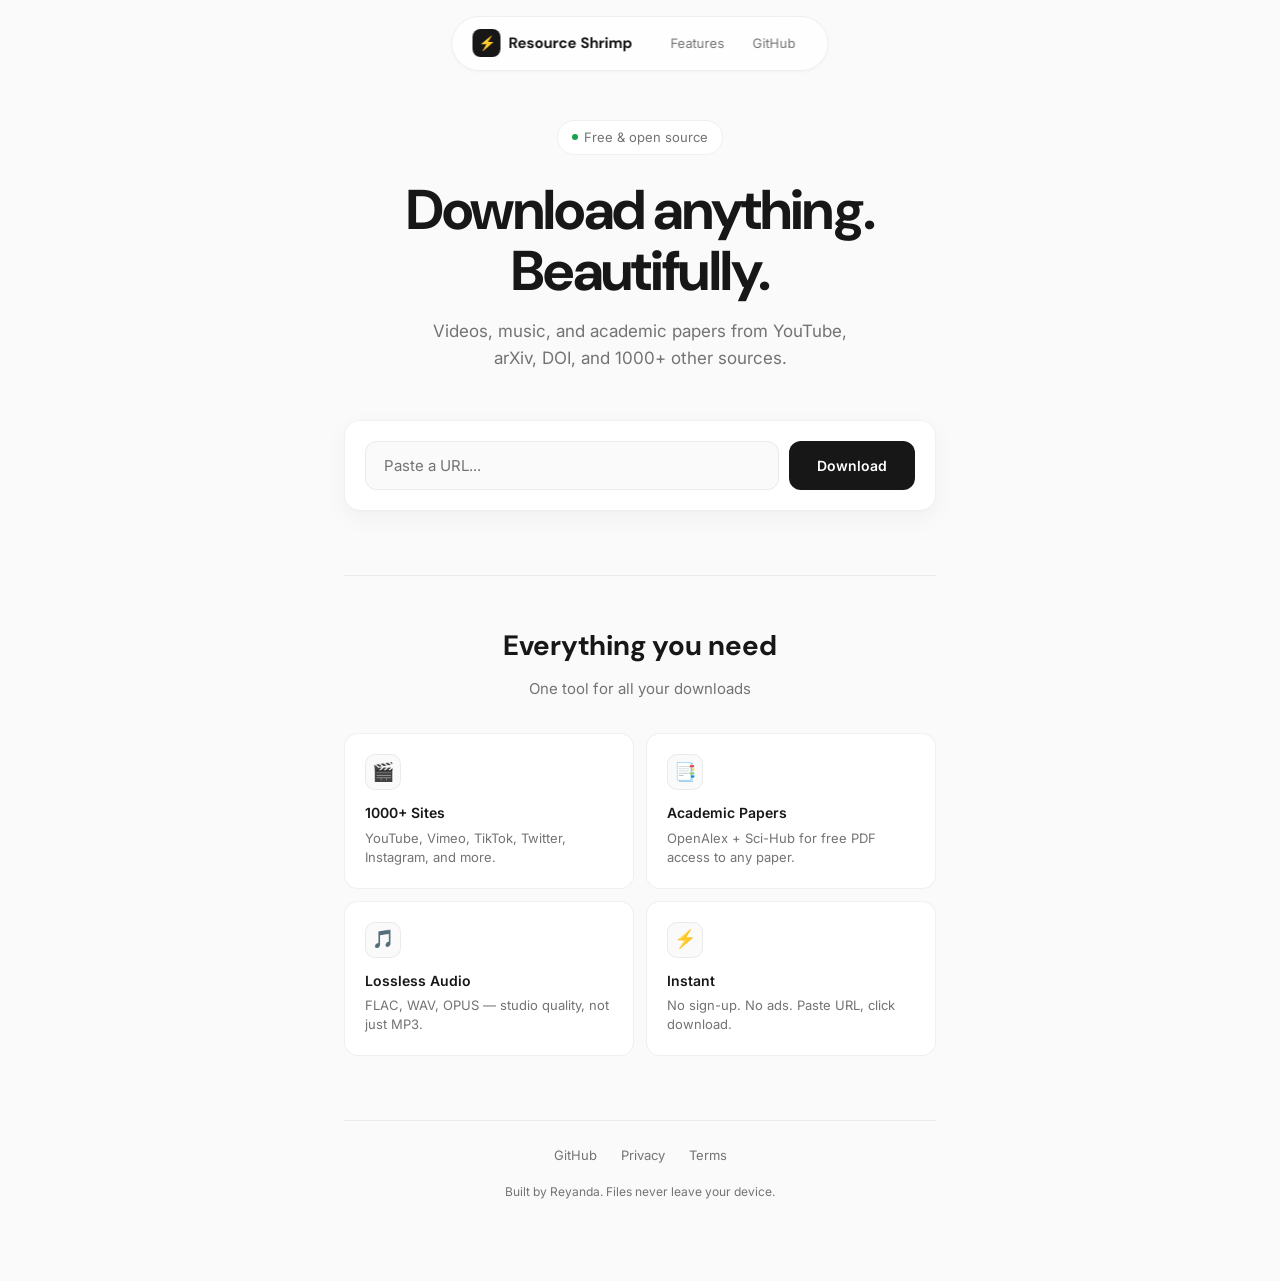
==== docs/index.html @ 44830d28 "Rename to Resource Shrimp, remove custom domain" ====
<!DOCTYPE html>
<html lang="en">
<head>
    <meta charset="UTF-8">
    <meta name="viewport" content="width=device-width, initial-scale=1.0">
    <title>Resource Shrimp — Download Anything</title>
    <link rel="preconnect" href="https://fonts.googleapis.com">
    <link rel="preconnect" href="https://fonts.gstatic.com" crossorigin>
    <link href="https://fonts.googleapis.com/css2?family=Inter:wght@400;500;600;700&family=DM+Sans:wght@500;700&display=swap" rel="stylesheet">
    <style>
        *, *::before, *::after { margin: 0; padding: 0; box-sizing: border-box; }

        :root {
            --bg: #fafafa;
            --fg: #171717;
            --card: #ffffff;
            --muted: #737373;
            --border: rgba(0,0,0,0.06);
            --border-strong: rgba(0,0,0,0.1);
            --primary: #171717;
            --primary-fg: #ffffff;
            --success: #16a34a;
            --error: #dc2626;
            --radius: 1rem;
            --font-body: 'Inter', -apple-system, sans-serif;
            --font-display: 'DM Sans', -apple-system, sans-serif;
        }

        @media (prefers-color-scheme: dark) {
            :root {
                --bg: #0a0a0a;
                --fg: #ededed;
                --card: #141414;
                --muted: #a3a3a3;
                --border: rgba(255,255,255,0.06);
                --border-strong: rgba(255,255,255,0.1);
                --primary: #ededed;
                --primary-fg: #0a0a0a;
            }
        }

        body {
            font-family: var(--font-body);
            background: var(--bg);
            color: var(--fg);
            min-height: 100vh;
            -webkit-font-smoothing: antialiased;
            line-height: 1.6;
        }

        @keyframes fade-up {
            from { opacity: 0; transform: translateY(16px); }
            to { opacity: 1; transform: translateY(0); }
        }

        @keyframes fade-in { from { opacity: 0; } to { opacity: 1; } }

        @keyframes pulse-ring {
            0% { transform: scale(0.9); opacity: 1; }
            100% { transform: scale(1.5); opacity: 0; }
        }

        @keyframes spin { to { transform: rotate(360deg); } }

        .animate-fade-up { animation: fade-up 0.5s ease-out both; }

        /* Navbar */
        .navbar {
            position: fixed; top: 16px; left: 50%; transform: translateX(-50%); z-index: 100;
            display: flex; align-items: center; gap: 10px; padding: 10px 20px;
            background: rgba(255,255,255,0.8); backdrop-filter: blur(20px) saturate(180%);
            -webkit-backdrop-filter: blur(20px) saturate(180%);
            border: 1px solid var(--border); border-radius: 100px;
            box-shadow: 0 1px 3px rgba(0,0,0,0.04);
        }

        @media (prefers-color-scheme: dark) { .navbar { background: rgba(20,20,20,0.8); } }

        .nav-logo { display: flex; align-items: center; gap: 8px; text-decoration: none; color: var(--fg); }
        .nav-logo-icon { width: 28px; height: 28px; background: var(--fg); border-radius: 8px; display: flex; align-items: center; justify-content: center; font-size: 14px; }
        .nav-logo-text { font-family: var(--font-display); font-weight: 700; font-size: 15px; }

        .nav-links { display: flex; align-items: center; gap: 4px; margin-left: 16px; }
        .nav-link { padding: 6px 12px; font-size: 13px; color: var(--muted); text-decoration: none; border-radius: 100px; transition: all 0.2s; }
        .nav-link:hover { color: var(--fg); background: var(--border); }

        /* Container */
        .container { max-width: 640px; margin: 0 auto; padding: 120px 24px 80px; }

        /* Hero */
        .hero { text-align: center; margin-bottom: 48px; }

        .pill-badge {
            display: inline-flex; align-items: center; gap: 6px; padding: 6px 14px;
            background: var(--card); border: 1px solid var(--border); border-radius: 100px;
            font-size: 13px; color: var(--muted); margin-bottom: 24px;
            animation: fade-up 0.5s ease-out both;
        }

        .pill-dot { width: 6px; height: 6px; background: var(--success); border-radius: 50%; animation: pulse-ring 2s ease-out infinite; }

        .hero h1 {
            font-family: var(--font-display); font-size: clamp(36px, 8vw, 56px);
            font-weight: 700; line-height: 1.1; letter-spacing: -0.03em;
            animation: fade-up 0.5s ease-out 0.1s both;
        }

        .hero p { margin-top: 16px; font-size: 17px; color: var(--muted); max-width: 440px; margin-left: auto; margin-right: auto; animation: fade-up 0.5s ease-out 0.2s both; }

        /* Input Card */
        .input-card {
            background: var(--card); border: 1px solid var(--border); border-radius: 16px; padding: 20px;
            box-shadow: 0 1px 3px rgba(0,0,0,0.02), 0 8px 24px rgba(0,0,0,0.04);
            animation: fade-up 0.5s ease-out 0.3s both;
        }

        .input-row { display: flex; gap: 10px; }

        .url-input {
            flex: 1; padding: 14px 18px; background: var(--bg); border: 1px solid var(--border);
            border-radius: 12px; font-size: 15px; font-family: var(--font-body); color: var(--fg);
            transition: all 0.2s;
        }

        .url-input:focus { outline: none; border-color: var(--border-strong); box-shadow: 0 0 0 4px rgba(0,0,0,0.03); }
        @media (prefers-color-scheme: dark) { .url-input:focus { box-shadow: 0 0 0 4px rgba(255,255,255,0.03); } }
        .url-input::placeholder { color: var(--muted); }

        /* Button */
        .btn-primary {
            padding: 14px 28px; background: var(--primary); color: var(--primary-fg); border: none;
            border-radius: 12px; font-size: 14px; font-weight: 600; font-family: var(--font-body);
            cursor: pointer; transition: all 0.2s cubic-bezier(0.4,0,0.2,1); white-space: nowrap;
            display: flex; align-items: center; gap: 8px;
        }

        .btn-primary:hover { transform: scale(1.02); box-shadow: 0 4px 12px rgba(0,0,0,0.15); }
        .btn-primary:active { transform: scale(0.98); }
        .btn-primary:disabled { opacity: 0.5; cursor: not-allowed; transform: none; }

        .btn-primary .spinner { display: none; width: 16px; height: 16px; border: 2px solid rgba(255,255,255,0.3); border-top-color: currentColor; border-radius: 50%; animation: spin 0.7s linear infinite; }
        .btn-primary.loading .spinner { display: block; }
        .btn-primary.loading .btn-label { display: none; }

        /* Type Badge */
        .type-badge {
            display: none; align-items: center; gap: 10px; padding: 12px 16px;
            background: var(--bg); border: 1px solid var(--border); border-radius: 12px;
            margin-top: 12px; animation: fade-in 0.3s ease-out;
        }
        .type-badge.active { display: flex; }

        .type-icon { width: 36px; height: 36px; background: var(--card); border: 1px solid var(--border); border-radius: 10px; display: flex; align-items: center; justify-content: center; font-size: 18px; }
        .type-info { flex: 1; }
        .type-label { font-size: 14px; font-weight: 600; }
        .type-hint { font-size: 12px; color: var(--muted); }

        /* Options */
        .options { display: none; margin-top: 16px; padding-top: 16px; border-top: 1px solid var(--border); animation: fade-in 0.3s ease-out; }
        .options.active { display: block; }
        .options-label { font-size: 12px; font-weight: 600; color: var(--muted); text-transform: uppercase; letter-spacing: 0.05em; margin-bottom: 12px; }

        /* Quality Grid */
        .quality-grid { display: grid; grid-template-columns: repeat(3, 1fr); gap: 8px; margin-bottom: 16px; }

        .quality-card {
            position: relative; padding: 16px 12px; background: var(--bg); border: 1.5px solid var(--border);
            border-radius: 12px; cursor: pointer; transition: all 0.2s cubic-bezier(0.4,0,0.2,1); text-align: center;
        }
        .quality-card:hover { border-color: var(--border-strong); transform: translateY(-1px); }
        .quality-card.selected { border-color: var(--fg); background: var(--fg); }
        .quality-card.selected .quality-res, .quality-card.selected .quality-desc { color: var(--primary-fg); }

        .quality-badge { position: absolute; top: -6px; right: -6px; padding: 2px 8px; background: var(--fg); color: var(--primary-fg); font-size: 9px; font-weight: 700; border-radius: 6px; letter-spacing: 0.05em; }
        .quality-card.selected .quality-badge { background: var(--primary-fg); color: var(--fg); }

        .quality-res { font-family: var(--font-display); font-size: 18px; font-weight: 700; color: var(--fg); }
        .quality-desc { font-size: 11px; color: var(--muted); margin-top: 2px; }

        /* Audio Toggle */
        .audio-toggle { display: flex; background: var(--bg); border: 1px solid var(--border); border-radius: 10px; padding: 3px; margin-bottom: 16px; }
        .audio-toggle-btn {
            flex: 1; padding: 10px; background: transparent; border: none; border-radius: 8px;
            font-size: 13px; font-weight: 500; font-family: var(--font-body); color: var(--muted);
            cursor: pointer; transition: all 0.2s; display: flex; align-items: center; justify-content: center; gap: 6px;
        }
        .audio-toggle-btn.active { background: var(--card); color: var(--fg); box-shadow: 0 1px 3px rgba(0,0,0,0.06); }

        /* Audio Formats */
        .audio-formats { display: none; gap: 6px; margin-bottom: 16px; flex-wrap: wrap; }
        .audio-formats.active { display: flex; }

        .audio-chip {
            padding: 8px 14px; background: var(--bg); border: 1.5px solid var(--border); border-radius: 100px;
            font-size: 12px; font-weight: 500; cursor: pointer; transition: all 0.2s;
            display: flex; align-items: center; gap: 6px;
        }
        .audio-chip:hover { border-color: var(--border-strong); }
        .audio-chip.selected { background: var(--fg); border-color: var(--fg); color: var(--primary-fg); }

        .lossless-badge { font-size: 9px; padding: 2px 6px; background: rgba(22,163,74,0.1); color: var(--success); border-radius: 100px; font-weight: 600; }
        .audio-chip.selected .lossless-badge { background: rgba(255,255,255,0.2); color: var(--primary-fg); }

        /* Access Grid */
        .access-grid { display: grid; grid-template-columns: repeat(2, 1fr); gap: 8px; margin-bottom: 12px; }

        .access-btn {
            display: flex; align-items: center; gap: 12px; padding: 14px;
            background: var(--bg); border: 1.5px solid var(--border); border-radius: 12px;
            cursor: pointer; transition: all 0.2s cubic-bezier(0.4,0,0.2,1); text-align: left;
            font-family: var(--font-body);
        }
        .access-btn:hover { border-color: var(--border-strong); transform: translateY(-1px); }
        .access-btn:active { transform: scale(0.98); }

        .access-icon { font-size: 20px; }
        .access-text { display: flex; flex-direction: column; }
        .access-title { font-size: 13px; font-weight: 600; color: var(--fg); }
        .access-desc { font-size: 11px; color: var(--muted); }

        /* Modal */
        .modal-overlay {
            display: none; position: fixed; inset: 0; background: rgba(0,0,0,0.5);
            backdrop-filter: blur(4px); z-index: 200; align-items: center; justify-content: center;
            padding: 20px; animation: fade-in 0.2s ease-out;
        }
        .modal-overlay.active { display: flex; }

        .modal {
            background: var(--card); border: 1px solid var(--border); border-radius: 16px;
            width: 100%; max-width: 480px; max-height: 80vh; overflow: hidden;
            box-shadow: 0 20px 60px rgba(0,0,0,0.2); animation: fade-up 0.3s ease-out;
        }

        .modal-header {
            display: flex; align-items: center; justify-content: space-between;
            padding: 16px 20px; border-bottom: 1px solid var(--border);
        }
        .modal-title { font-family: var(--font-display); font-size: 18px; font-weight: 700; }
        .modal-close {
            width: 32px; height: 32px; border-radius: 8px; border: none; background: var(--bg);
            cursor: pointer; font-size: 18px; display: flex; align-items: center; justify-content: center;
            transition: all 0.2s; color: var(--muted);
        }
        .modal-close:hover { background: var(--border); color: var(--fg); }

        .modal-body { padding: 20px; overflow-y: auto; max-height: calc(80vh - 140px); }

        .modal-search {
            width: 100%; padding: 12px 16px; background: var(--bg); border: 1px solid var(--border);
            border-radius: 10px; font-size: 14px; font-family: var(--font-body); color: var(--fg);
            margin-bottom: 16px;
        }
        .modal-search:focus { outline: none; border-color: var(--border-strong); }

        .institution-list { display: flex; flex-direction: column; gap: 6px; }

        .institution-item {
            display: flex; align-items: center; gap: 12px; padding: 12px;
            border-radius: 10px; cursor: pointer; transition: all 0.2s;
            border: 1px solid transparent;
        }
        .institution-item:hover { background: var(--bg); border-color: var(--border); }

        .inst-icon {
            width: 36px; height: 36px; border-radius: 8px; background: var(--bg);
            border: 1px solid var(--border); display: flex; align-items: center; justify-content: center;
            font-size: 16px;
        }

        .inst-name { font-size: 14px; font-weight: 500; }
        .inst-region { font-size: 12px; color: var(--muted); }

        .r4l-card {
            padding: 20px; background: linear-gradient(135deg, rgba(22,163,74,0.05), rgba(59,130,246,0.05));
            border: 1px solid rgba(22,163,74,0.2); border-radius: 12px; margin-bottom: 16px;
        }
        .r4l-title { font-size: 16px; font-weight: 700; margin-bottom: 8px; display: flex; align-items: center; gap: 8px; }
        .r4l-desc { font-size: 13px; color: var(--muted); line-height: 1.6; margin-bottom: 12px; }
        .r4l-regions { font-size: 12px; color: var(--success); font-weight: 500; }

        .r4l-btn {
            display: inline-flex; align-items: center; gap: 8px; padding: 10px 20px;
            background: var(--success); color: white; border: none; border-radius: 10px;
            font-size: 14px; font-weight: 600; cursor: pointer; transition: all 0.2s;
            font-family: var(--font-body);
        }
        .r4l-btn:hover { transform: scale(1.02); box-shadow: 0 4px 12px rgba(22,163,74,0.3); }

        .modal-footer {
            padding: 16px 20px; border-top: 1px solid var(--border);
            font-size: 12px; color: var(--muted); text-align: center;
        }
        .modal-footer a { color: var(--fg); text-decoration: underline; }

        /* Toggle */
        .toggle-row { display: flex; align-items: center; justify-content: space-between; padding-top: 12px; border-top: 1px solid var(--border); }
        .toggle-text { font-size: 13px; color: var(--muted); }
        .toggle {
            position: relative; width: 40px; height: 22px; background: var(--border-strong);
            border-radius: 11px; cursor: pointer; transition: background 0.2s;
        }
        .toggle.active { background: var(--fg); }
        .toggle::after { content: ''; position: absolute; top: 3px; left: 3px; width: 16px; height: 16px; background: var(--card); border-radius: 50%; transition: transform 0.2s; box-shadow: 0 1px 2px rgba(0,0,0,0.1); }
        .toggle.active::after { transform: translateX(18px); background: var(--primary-fg); }

        /* Progress */
        .progress-section { display: none; margin-top: 20px; animation: fade-in 0.3s ease-out; }
        .progress-section.active { display: block; }

        .progress-card { background: var(--card); border: 1px solid var(--border); border-radius: 16px; padding: 20px; box-shadow: 0 1px 3px rgba(0,0,0,0.02), 0 8px 24px rgba(0,0,0,0.04); }

        /* Phases */
        .phases { display: flex; justify-content: space-between; margin-bottom: 20px; position: relative; }
        .phases::before { content: ''; position: absolute; top: 14px; left: 44px; right: 44px; height: 2px; background: var(--border); }
        .phase { display: flex; flex-direction: column; align-items: center; gap: 8px; z-index: 1; }
        .phase-dot { width: 30px; height: 30px; border-radius: 50%; background: var(--bg); border: 2px solid var(--border); display: flex; align-items: center; justify-content: center; font-size: 12px; font-weight: 600; color: var(--muted); transition: all 0.3s; }
        .phase.active .phase-dot { background: var(--fg); border-color: var(--fg); color: var(--primary-fg); box-shadow: 0 0 0 4px rgba(0,0,0,0.06); }
        @media (prefers-color-scheme: dark) { .phase.active .phase-dot { box-shadow: 0 0 0 4px rgba(255,255,255,0.06); } }
        .phase.done .phase-dot { background: var(--success); border-color: var(--success); color: white; }
        .phase-label { font-size: 11px; font-weight: 500; color: var(--muted); }
        .phase.active .phase-label { color: var(--fg); font-weight: 600; }
        .phase.done .phase-label { color: var(--success); }

        /* Progress Bar */
        .progress-bar { height: 6px; background: var(--border); border-radius: 3px; overflow: hidden; margin-bottom: 16px; }
        .progress-fill { height: 100%; background: var(--fg); border-radius: 3px; transition: width 0.3s ease; width: 0%; }

        /* Stats */
        .stats { display: grid; grid-template-columns: repeat(4, 1fr); gap: 12px; }
        .stat { text-align: center; }
        .stat-label { font-size: 10px; text-transform: uppercase; letter-spacing: 0.05em; color: var(--muted); margin-bottom: 4px; }
        .stat-value { font-family: var(--font-display); font-size: 16px; font-weight: 700; }

        /* Status Bar */
        .status-bar { display: none; align-items: center; gap: 8px; margin-top: 16px; padding: 12px 16px; border-radius: 12px; font-size: 13px; font-weight: 500; animation: fade-in 0.3s ease-out; }
        .status-bar.active { display: flex; }
        .status-bar.loading { background: var(--bg); border: 1px solid var(--border); color: var(--fg); }
        .status-bar.success { background: rgba(22,163,74,0.08); border: 1px solid rgba(22,163,74,0.2); color: var(--success); }
        .status-bar.error { background: rgba(220,38,38,0.08); border: 1px solid rgba(220,38,38,0.2); color: var(--error); }
        .status-dot { width: 8px; height: 8px; border-radius: 50%; background: currentColor; animation: pulse-ring 1.5s ease-out infinite; }

        /* Paper Info */
        .paper-info { display: none; margin-top: 16px; padding: 16px; background: var(--bg); border: 1px solid var(--border); border-radius: 12px; animation: fade-in 0.3s ease-out; }
        .paper-info.active { display: block; }
        .paper-title { font-size: 14px; font-weight: 600; margin-bottom: 6px; line-height: 1.4; }
        .paper-authors { font-size: 12px; color: var(--muted); margin-bottom: 8px; }
        .paper-meta { display: flex; gap: 16px; font-size: 11px; color: var(--muted); }

        /* Features */
        .features { margin-top: 64px; padding-top: 48px; border-top: 1px solid var(--border); }
        .features h2 { font-family: var(--font-display); font-size: 28px; font-weight: 700; text-align: center; margin-bottom: 8px; }
        .features > p { text-align: center; color: var(--muted); font-size: 15px; margin-bottom: 32px; }

        .feature-grid { display: grid; grid-template-columns: repeat(2, 1fr); gap: 12px; }
        .feature-card { padding: 20px; background: var(--card); border: 1px solid var(--border); border-radius: 14px; transition: all 0.2s cubic-bezier(0.4,0,0.2,1); }
        .feature-card:hover { transform: translateY(-2px); box-shadow: 0 4px 12px rgba(0,0,0,0.04); }
        .feature-icon { width: 36px; height: 36px; background: var(--bg); border: 1px solid var(--border); border-radius: 10px; display: flex; align-items: center; justify-content: center; font-size: 18px; margin-bottom: 12px; }
        .feature-title { font-size: 14px; font-weight: 600; margin-bottom: 4px; }
        .feature-desc { font-size: 13px; color: var(--muted); line-height: 1.5; }

        /* Footer */
        .footer { margin-top: 64px; padding-top: 24px; border-top: 1px solid var(--border); text-align: center; }
        .footer-links { display: flex; justify-content: center; gap: 24px; margin-bottom: 16px; }
        .footer-link { font-size: 13px; color: var(--muted); text-decoration: none; transition: color 0.2s; }
        .footer-link:hover { color: var(--fg); }
        .footer-copy { font-size: 12px; color: var(--muted); }

        @media (max-width: 480px) {
            .container { padding: 100px 16px 60px; }
            .quality-grid { grid-template-columns: repeat(2, 1fr); }
            .feature-grid { grid-template-columns: 1fr; }
            .stats { grid-template-columns: repeat(2, 1fr); }
            .nav-links { display: none; }
        }
    </style>
</head>
<body>
    <nav class="navbar">
        <a href="/" class="nav-logo">
            <div class="nav-logo-icon">⚡</div>
            <span class="nav-logo-text">Resource Shrimp</span>
        </a>
        <div class="nav-links">
            <a href="#features" class="nav-link">Features</a>
            <a href="https://github.com/Reyanda/youtube-downloader" target="_blank" class="nav-link">GitHub</a>
        </div>
    </nav>

    <div class="container">
        <section class="hero">
            <div class="pill-badge">
                <span class="pill-dot"></span>
                Free & open source
            </div>
            <h1>Download anything.<br>Beautifully.</h1>
            <p>Videos, music, and academic papers from YouTube, arXiv, DOI, and 1000+ other sources.</p>
        </section>

        <div class="input-card">
            <div class="input-row">
                <input type="text" class="url-input" id="urlInput" placeholder="Paste a URL..." autocomplete="off" spellcheck="false">
                <button class="btn-primary" id="downloadBtn" onclick="startDownload()">
                    <span class="btn-label">Download</span>
                    <div class="spinner"></div>
                </button>
            </div>

            <div class="type-badge" id="typeBadge">
                <div class="type-icon" id="typeIcon">🎬</div>
                <div class="type-info">
                    <div class="type-label" id="typeLabel">Video</div>
                    <div class="type-hint" id="typeHint">YouTube, Vimeo, TikTok + 1000 more</div>
                </div>
            </div>

            <div class="options" id="optionsPanel">
                <div id="videoOptions">
                    <div class="options-label">Quality</div>
                    <div class="quality-grid">
                        <div class="quality-card" data-q="2160p" onclick="pickQuality(this)">
                            <span class="quality-badge">4K</span>
                            <div class="quality-res">2160p</div>
                            <div class="quality-desc">Ultra HD</div>
                        </div>
                        <div class="quality-card" data-q="1440p" onclick="pickQuality(this)">
                            <span class="quality-badge">2K</span>
                            <div class="quality-res">1440p</div>
                            <div class="quality-desc">Quad HD</div>
                        </div>
                        <div class="quality-card selected" data-q="1080p" onclick="pickQuality(this)">
                            <span class="quality-badge">FHD</span>
                            <div class="quality-res">1080p</div>
                            <div class="quality-desc">Full HD</div>
                        </div>
                        <div class="quality-card" data-q="720p" onclick="pickQuality(this)">
                            <span class="quality-badge">HD</span>
                            <div class="quality-res">720p</div>
                            <div class="quality-desc">Standard</div>
                        </div>
                        <div class="quality-card" data-q="480p" onclick="pickQuality(this)">
                            <div class="quality-res">480p</div>
                            <div class="quality-desc">Mobile</div>
                        </div>
                        <div class="quality-card" data-q="360p" onclick="pickQuality(this)">
                            <div class="quality-res">360p</div>
                            <div class="quality-desc">Light</div>
                        </div>
                    </div>

                    <div class="options-label">Audio</div>
                    <div class="audio-toggle">
                        <button class="audio-toggle-btn active" data-mode="video" onclick="setMode('video')">🎬 Video + Audio</button>
                        <button class="audio-toggle-btn" data-mode="audio" onclick="setMode('audio')">🎵 Audio Only</button>
                    </div>

                    <div class="audio-formats" id="audioFormats">
                        <div class="audio-chip" data-fmt="mp3" onclick="pickAudio(this)">MP3 <span style="color:var(--muted);font-size:10px">320k</span></div>
                        <div class="audio-chip" data-fmt="flac" onclick="pickAudio(this)">FLAC <span class="lossless-badge">Lossless</span></div>
                        <div class="audio-chip" data-fmt="wav" onclick="pickAudio(this)">WAV <span class="lossless-badge">Lossless</span></div>
                        <div class="audio-chip" data-fmt="opus" onclick="pickAudio(this)">OPUS <span style="color:var(--muted);font-size:10px">256k</span></div>
                        <div class="audio-chip" data-fmt="aac" onclick="pickAudio(this)">AAC <span style="color:var(--muted);font-size:10px">256k</span></div>
                    </div>

                    <div class="toggle-row">
                        <span class="toggle-text">Include subtitles</span>
                        <div class="toggle" id="subtitlesToggle" onclick="toggleSubtitles()"></div>
                    </div>
                </div>

                <div id="articleOptions" style="display:none">
                    <div class="options-label">Access Method</div>
                    <div class="access-grid">
                        <button class="access-btn" onclick="openInstitutionalLogin()">
                            <span class="access-icon">🏛️</span>
                            <span class="access-text">
                                <span class="access-title">Institution Login</span>
                                <span class="access-desc">University or research lab</span>
                            </span>
                        </button>
                        <button class="access-btn" onclick="openResearch4Life()">
                            <span class="access-icon">🌍</span>
                            <span class="access-text">
                                <span class="access-title">Research4Life</span>
                                <span class="access-desc">Free for developing regions</span>
                            </span>
                        </button>
                        <button class="access-btn" onclick="openSciHub()">
                            <span class="access-icon">📚</span>
                            <span class="access-text">
                                <span class="access-title">Sci-Hub</span>
                                <span class="access-desc">Open access mirror</span>
                            </span>
                        </button>
                        <button class="access-btn" onclick="openOpenAccess()">
                            <span class="access-icon">🔓</span>
                            <span class="access-text">
                                <span class="access-title">Open Access</span>
                                <span class="access-desc">Unpaywall + DOAJ</span>
                            </span>
                        </button>
                    </div>

                    <div class="options-label" style="margin-top:16px">Output</div>
                    <div class="audio-formats active">
                        <div class="audio-chip selected" data-fmt="pdf" onclick="pickArticleFmt(this)">📄 PDF Paper</div>
                        <div class="audio-chip" data-fmt="info" onclick="pickArticleFmt(this)">ℹ️ Metadata Only</div>
                    </div>
                </div>
            </div>
        </div>

        <div class="progress-section" id="progressSection">
            <div class="progress-card">
                <div class="phases">
                    <div class="phase" id="phase1"><div class="phase-dot">1</div><span class="phase-label">Resolve</span></div>
                    <div class="phase" id="phase2"><div class="phase-dot">2</div><span class="phase-label">Fetch</span></div>
                    <div class="phase" id="phase3"><div class="phase-dot">3</div><span class="phase-label">Ready</span></div>
                </div>
                <div class="progress-bar"><div class="progress-fill" id="progressFill"></div></div>
                <div class="stats">
                    <div class="stat"><div class="stat-label">Progress</div><div class="stat-value" id="statProgress">0%</div></div>
                    <div class="stat"><div class="stat-label">Speed</div><div class="stat-value" id="statSpeed">—</div></div>
                    <div class="stat"><div class="stat-label">ETA</div><div class="stat-value" id="statEta">—</div></div>
                    <div class="stat"><div class="stat-label">Status</div><div class="stat-value" id="statStatus">Waiting</div></div>
                </div>
                <div class="paper-info" id="paperInfo">
                    <div class="paper-title" id="paperTitle"></div>
                    <div class="paper-authors" id="paperAuthors"></div>
                    <div class="paper-meta"><span id="paperDoi"></span><span id="paperJournal"></span><span id="paperYear"></span></div>
                </div>
                <div class="status-bar" id="statusBar"><span class="status-dot"></span><span id="statusMsg">Initializing...</span></div>
            </div>
        </div>

        <section class="features" id="features">
            <h2>Everything you need</h2>
            <p>One tool for all your downloads</p>
            <div class="feature-grid">
                <div class="feature-card"><div class="feature-icon">🎬</div><div class="feature-title">1000+ Sites</div><div class="feature-desc">YouTube, Vimeo, TikTok, Twitter, Instagram, and more.</div></div>
                <div class="feature-card"><div class="feature-icon">📑</div><div class="feature-title">Academic Papers</div><div class="feature-desc">OpenAlex + Sci-Hub for free PDF access to any paper.</div></div>
                <div class="feature-card"><div class="feature-icon">🎵</div><div class="feature-title">Lossless Audio</div><div class="feature-desc">FLAC, WAV, OPUS — studio quality, not just MP3.</div></div>
                <div class="feature-card"><div class="feature-icon">⚡</div><div class="feature-title">Instant</div><div class="feature-desc">No sign-up. No ads. Paste URL, click download.</div></div>
            </div>
        </section>

        <footer class="footer">
            <div class="footer-links">
                <a href="https://github.com/Reyanda/youtube-downloader" target="_blank" class="footer-link">GitHub</a>
                <a href="#" class="footer-link">Privacy</a>
                <a href="#" class="footer-link">Terms</a>
            </div>
            <div class="footer-copy">Built by Reyanda. Files never leave your device.</div>
        </footer>
    </div>

    <script>
        // ========== CONFIG ==========
        const COBALT_API = 'https://api.cobalt.tools';
        const OPENALEX_API = 'https://api.openalex.org';
        const UNPAYWALL_EMAIL = 'download@example.com';
        const SCIHUB_URL = 'https://sci-hub.su';

        // ========== STATE ==========
        let type = 'video';
        let quality = '1080p';
        let audioFmt = null;
        let audioMode = 'video';
        let subs = false;
        let articleFmt = 'pdf';

        // ========== URL DETECTION ==========
        const input = document.getElementById('urlInput');
        let debounce;

        input.addEventListener('input', () => {
            clearTimeout(debounce);
            const url = input.value.trim();
            if (url.length > 8) debounce = setTimeout(() => detectType(url), 300);
            else hideType();
        });

        input.addEventListener('keydown', e => { if (e.key === 'Enter') startDownload(); });

        function detectType(url) {
            const u = url.toLowerCase();

            if (/^10\.\d{4,}/.test(u) || /doi\.org\/10\./.test(u) || /dx\.doi\.org\/10\./.test(u)) {
                return showTypeData('doi', '📄', 'Academic Paper (DOI)', 'DOI resolution via OpenAlex');
            }
            if (u.includes('arxiv.org')) {
                return showTypeData('arxiv', '📑', 'arXiv Paper', 'Preprint from arXiv');
            }
            if (u.includes('pubmed') || u.includes('ncbi.nlm.nih.gov')) {
                return showTypeData('pubmed', '🏥', 'PubMed Article', 'Medical literature');
            }
            if (/springer\.com|wiley\.com|sciencedirect\.com|nature\.com|science\.org|ieee\.org|acm\.org/.test(u)) {
                return showTypeData('academic', '📚', 'Academic Article', 'Journal article');
            }

            showTypeData('video', '🎬', 'Video', 'YouTube, Vimeo, TikTok + 1000 more');
        }

        function showTypeData(t, icon, label, hint) {
            type = t;
            document.getElementById('typeIcon').textContent = icon;
            document.getElementById('typeLabel').textContent = label;
            document.getElementById('typeHint').textContent = hint;
            document.getElementById('typeBadge').classList.add('active');
            document.getElementById('optionsPanel').classList.add('active');
            document.getElementById('videoOptions').style.display = t === 'video' ? 'block' : 'none';
            document.getElementById('articleOptions').style.display = t !== 'video' ? 'block' : 'none';
        }

        function hideType() {
            document.getElementById('typeBadge').classList.remove('active');
            document.getElementById('optionsPanel').classList.remove('active');
            type = 'video';
        }

        // ========== QUALITY / AUDIO ==========
        function pickQuality(el) {
            document.querySelectorAll('.quality-card').forEach(c => c.classList.remove('selected'));
            el.classList.add('selected');
            quality = el.dataset.q;
        }

        function setMode(mode) {
            audioMode = mode;
            document.querySelectorAll('.audio-toggle-btn').forEach(b => b.classList.toggle('active', b.dataset.mode === mode));
            document.getElementById('audioFormats').classList.toggle('active', mode === 'audio');
            document.querySelectorAll('.quality-card').forEach(c => c.style.opacity = mode === 'audio' ? '0.4' : '1');
            if (mode === 'audio') {
                quality = 'audio';
                document.querySelectorAll('.quality-card').forEach(c => c.classList.remove('selected'));
            } else {
                const def = document.querySelector('.quality-card[data-q="1080p"]');
                if (def) { def.classList.add('selected'); quality = '1080p'; }
            }
        }

        function pickAudio(el) {
            document.querySelectorAll('.audio-chip[data-fmt]').forEach(c => c.classList.remove('selected'));
            el.classList.add('selected');
            audioFmt = el.dataset.fmt;
        }

        function pickArticleFmt(el) {
            document.querySelectorAll('#articleOptions .audio-chip').forEach(c => c.classList.remove('selected'));
            el.classList.add('selected');
            articleFmt = el.dataset.fmt;
        }

        function toggleSubtitles() {
            subs = !subs;
            document.getElementById('subtitlesToggle').classList.toggle('active', subs);
        }

        // ========== DOWNLOAD ==========
        async function startDownload() {
            const url = input.value.trim();
            if (!url) return;

            const btn = document.getElementById('downloadBtn');
            btn.classList.add('loading');
            btn.disabled = true;
            document.getElementById('progressSection').classList.add('active');
            resetProgress();
            showStatus('loading', 'Resolving...');

            try {
                if (type === 'video') {
                    await downloadVideo(url);
                } else {
                    await downloadPaper(url);
                }
            } catch (err) {
                showStatus('error', err.message || 'Something went wrong');
            }

            btn.classList.remove('loading');
            btn.disabled = false;
        }

        // ========== VIDEO DOWNLOAD (via Cobalt) ==========
        async function downloadVideo(url) {
            setPhase('fetching');
            showStatus('loading', 'Requesting download link...');

            // Map quality to Cobalt format
            const qualityMap = {
                '2160p': '2160', '1440p': '1440', '1080p': '1080',
                '720p': '720', '480p': '480', '360p': '360'
            };

            let downloadFormat = 'mp4';
            let videoQuality = qualityMap[quality] || '1080';

            if (audioMode === 'audio' || quality === 'audio') {
                downloadFormat = audioFmt || 'mp3';
                videoQuality = 'max';
            }

            try {
                const res = await fetch(`${COBALT_API}/`, {
                    method: 'POST',
                    headers: { 'Content-Type': 'application/json', 'Accept': 'application/json' },
                    body: JSON.stringify({
                        url: url,
                        downloadMode: audioMode === 'audio' ? 'audio' : 'auto',
                        audioFormat: audioMode === 'audio' ? (audioFmt || 'mp3') : undefined,
                        videoQuality: videoQuality,
                        filenameStyle: 'basic'
                    })
                });

                const data = await res.json();

                if (data.url) {
                    setPhase('ready');
                    showStatus('success', 'Download ready — saving to your device');

                    // Trigger download
                    const a = document.createElement('a');
                    a.href = data.url;
                    a.download = data.filename || 'download';
                    a.style.display = 'none';
                    document.body.appendChild(a);
                    a.click();
                    setTimeout(() => a.remove(), 5000);

                    updateProgress({ progress: '100', speed: '—', eta: '—', status: 'complete' });
                } else if (data.error) {
                    throw new Error(data.error.message || data.error);
                } else {
                    throw new Error('No download URL received');
                }
            } catch (err) {
                // If Cobalt fails, try alternative approach
                if (err.message.includes('fetch')) {
                    showStatus('loading', 'Trying alternative method...');
                    await downloadVideoFallback(url);
                } else {
                    throw err;
                }
            }
        }

        async function downloadVideoFallback(url) {
            // Alternative: use a redirect-based approach
            showStatus('loading', 'Opening download page...');

            // Create a helper page that explains manual download
            const helperUrl = `https://www.y2mate.com/youtube/${encodeURIComponent(url)}`;
            window.open('https://cobalt.tools/', '_blank');
            showStatus('success', 'Opened Cobalt — paste your URL there');
        }

        // ========== PAPER DOWNLOAD (OpenAlex + Unpaywall) ==========
        async function downloadPaper(url) {
            setPhase('fetching');
            showStatus('loading', 'Searching academic databases...');

            const paperData = await resolvePaper(url);
            if (!paperData) throw new Error('Could not find paper metadata');

            setPhase('encoding');
            showStatus('loading', 'Preparing download...');

            document.getElementById('paperInfo').classList.add('active');
            document.getElementById('paperTitle').textContent = paperData.title;
            document.getElementById('paperAuthors').textContent = (paperData.authors || []).join(', ');
            document.getElementById('paperDoi').textContent = paperData.doi ? `DOI: ${paperData.doi}` : '';
            document.getElementById('paperJournal').textContent = paperData.journal || '';
            document.getElementById('paperYear').textContent = paperData.year || '';

            if (paperData.pdfUrl && articleFmt === 'pdf') {
                setPhase('ready');
                showStatus('success', 'PDF found — downloading');

                const a = document.createElement('a');
                a.href = paperData.pdfUrl;
                a.target = '_blank';
                a.download = `${paperData.title.substring(0, 80)}.pdf`;
                a.style.display = 'none';
                document.body.appendChild(a);
                a.click();
                setTimeout(() => a.remove(), 5000);

                updateProgress({ progress: '100', speed: '—', eta: '—', status: 'complete' });
            } else {
                // Open landing page
                setPhase('ready');
                showStatus('success', 'Opening paper page...');

                if (paperData.url) {
                    window.open(paperData.url, '_blank');
                } else if (paperData.doi) {
                    window.open(`https://doi.org/${paperData.doi}`, '_blank');
                }

                updateProgress({ progress: '100', speed: '—', eta: '—', status: 'complete' });
            }
        }

        async function resolvePaper(url) {
            let doi = null;

            // Extract DOI from various formats
            const doiMatch = url.match(/10\.\d{4,}\/[^\s&?]+/);
            if (doiMatch) doi = doiMatch[0].replace(/[)$]/g, '');

            if (url.includes('doi.org/')) {
                doi = url.split('doi.org/')[1]?.split('?')[0];
            }

            // Handle arXiv
            if (url.includes('arxiv.org')) {
                const arxivMatch = url.match(/(\d+\.\d+)/);
                if (arxivMatch) {
                    const res = await fetch(`https://export.arxiv.org/api/query?id_list=${arxivMatch[1]}`);
                    const text = await res.text();
                    const title = text.match(/<title>(.*?)<\/title>/s)?.[1]?.trim();
                    const summary = text.match(/<summary>(.*?)<\/summary>/s)?.[1]?.trim();
                    const authors = [...text.matchAll(/<name>(.*?)<\/name>/g)].map(m => m[1]);

                    return {
                        title: title || 'arXiv Paper',
                        authors: authors.slice(0, 10),
                        abstract: summary,
                        pdfUrl: `https://arxiv.org/pdf/${arxivMatch[1]}`,
                        url: `https://arxiv.org/abs/${arxivMatch[1]}`,
                        source: 'arXiv'
                    };
                }
            }

            // Try OpenAlex + Unpaywall + Sci-Hub
            if (doi) {
                let paperData = null;

                // 1. Get metadata from OpenAlex
                try {
                    const res = await fetch(`${OPENALEX_API}/works/doi:${doi}`);
                    if (res.ok) {
                        const data = await res.json();
                        const authors = (data.authorships || []).slice(0, 10).map(a => a.author?.display_name).filter(Boolean);
                        const journal = data.primary_location?.source?.display_name;

                        paperData = {
                            title: data.title,
                            authors,
                            doi,
                            journal,
                            year: data.publication_year,
                            url: `https://doi.org/${doi}`,
                            pdfUrl: null,
                            source: 'OpenAlex'
                        };
                    }
                } catch (e) { /* continue */ }

                // 2. Try Unpaywall for open access PDF
                if (paperData) {
                    try {
                        const oaRes = await fetch(`https://api.unpaywall.org/v2/${doi}?email=${UNPAYWALL_EMAIL}`);
                        if (oaRes.ok) {
                            const oa = await oaRes.json();
                            paperData.pdfUrl = oa.best_oa_location?.url_for_pdf || oa.best_oa_location?.url;
                        }
                    } catch (e) { /* continue */ }
                }

                // 3. If no PDF yet, try Sci-Hub
                if (paperData && !paperData.pdfUrl) {
                    try {
                        const scihubRes = await fetch(`${SCIHUB_URL}/${doi}`);
                        if (scihubRes.ok) {
                            const html = await scihubRes.text();
                            // Extract PDF URL from Sci-Hub page
                            const pdfMatch = html.match(/src="(https?:\/\/[^"]*\.pdf[^"]*)"/i) ||
                                             html.match(/location\.href\s*=\s*['"]([^'"]*\.pdf[^'"]*)['"]/i) ||
                                             html.match(/(https?:\/\/[^"'\s]*sci-hub[^"'\s]*\.pdf)/i);
                            if (pdfMatch) {
                                paperData.pdfUrl = pdfMatch[1];
                            } else {
                                // If no direct PDF link, use the Sci-Hub page itself
                                paperData.pdfUrl = `${SCIHUB_URL}/${doi}`;
                            }
                            paperData.scihub = true;
                        }
                    } catch (e) { /* continue */ }
                }

                if (paperData) return paperData;
            }

            // Try OpenAlex search (for URLs without DOI)
            try {
                const searchRes = await fetch(`${OPENALEX_API}/works?search=${encodeURIComponent(url)}&per_page=1`);
                if (searchRes.ok) {
                    const searchData = await searchRes.json();
                    if (searchData.results?.length) {
                        const work = searchData.results[0];
                        const authors = (work.authorships || []).slice(0, 10).map(a => a.author?.display_name).filter(Boolean);
                        const foundDoi = work.doi?.replace('https://doi.org/', '');

                        let pdfUrl = null;

                        // Try Unpaywall
                        if (foundDoi) {
                            try {
                                const oaRes = await fetch(`https://api.unpaywall.org/v2/${foundDoi}?email=${UNPAYWALL_EMAIL}`);
                                if (oaRes.ok) {
                                    const oa = await oaRes.json();
                                    pdfUrl = oa.best_oa_location?.url_for_pdf || oa.best_oa_location?.url;
                                }
                            } catch (e) { /* continue */ }
                        }

                        // Try Sci-Hub if still no PDF
                        if (!pdfUrl && foundDoi) {
                            try {
                                const scihubRes = await fetch(`${SCIHUB_URL}/${foundDoi}`);
                                if (scihubRes.ok) {
                                    const html = await scihubRes.text();
                                    const pdfMatch = html.match(/src="(https?:\/\/[^"]*\.pdf[^"]*)"/i);
                                    if (pdfMatch) {
                                        pdfUrl = pdfMatch[1];
                                    } else {
                                        pdfUrl = `${SCIHUB_URL}/${foundDoi}`;
                                    }
                                }
                            } catch (e) { /* continue */ }
                        }

                        return {
                            title: work.title,
                            authors,
                            doi: foundDoi,
                            journal: work.primary_location?.source?.display_name,
                            year: work.publication_year,
                            url: work.doi || work.id,
                            pdfUrl,
                            source: 'OpenAlex'
                        };
                    }
                }
            } catch (e) { /* continue */ }

            return null;
        }

        // ========== UI HELPERS ==========
        function setPhase(p) {
            ['phase1', 'phase2', 'phase3'].forEach(id => document.getElementById(id).className = 'phase');
            if (['init', 'starting', 'downloading', 'fetching'].includes(p)) {
                document.getElementById('phase1').classList.add('active');
            } else if (['processing', 'encoding'].includes(p)) {
                document.getElementById('phase1').classList.add('done');
                document.getElementById('phase2').classList.add('active');
            } else if (['ready', 'complete'].includes(p)) {
                document.getElementById('phase1').classList.add('done');
                document.getElementById('phase2').classList.add('done');
                document.getElementById('phase3').classList.add('active');
            }
        }

        function updateProgress(d) {
            const p = d.progress || '0';
            document.getElementById('progressFill').style.width = p + '%';
            document.getElementById('statProgress').textContent = p + '%';
            document.getElementById('statSpeed').textContent = d.speed || '—';
            document.getElementById('statEta').textContent = d.eta || '—';
            const labels = { starting: 'Init', downloading: 'Download', fetching: 'Fetch', processing: 'Process', encoding: 'Encode', complete: 'Done' };
            document.getElementById('statStatus').textContent = labels[d.status] || d.status;
        }

        function resetProgress() {
            document.getElementById('progressFill').style.width = '0%';
            document.getElementById('statProgress').textContent = '0%';
            document.getElementById('statSpeed').textContent = '—';
            document.getElementById('statEta').textContent = '—';
            document.getElementById('statStatus').textContent = 'Waiting';
            document.getElementById('paperInfo').classList.remove('active');
            document.getElementById('statusBar').classList.remove('active');
            ['phase1', 'phase2', 'phase3'].forEach(id => document.getElementById(id).className = 'phase');
        }

        function showStatus(t, msg) {
            const bar = document.getElementById('statusBar');
            bar.className = 'status-bar active ' + t;
            document.getElementById('statusMsg').textContent = msg;
        }

        // ========== INSTITUTIONAL LOGIN ==========
        const institutions = [
            { name: 'MIT', region: 'USA', icon: '🏛️', entityId: 'https://idp.mit.edu/shibboleth', url: 'https://login.mit.edu' },
            { name: 'Harvard University', region: 'USA', icon: '🏛️', entityId: 'https://harvard.edu/shibboleth', url: 'https://www.harvard.edu' },
            { name: 'Stanford University', region: 'USA', icon: '🏛️', entityId: 'https://stanford.edu', url: 'https://login.stanford.edu' },
            { name: 'Oxford University', region: 'UK', icon: '🏛️', entityId: 'https://ox.ac.uk/shibboleth', url: 'https://webauth.ox.ac.uk' },
            { name: 'Cambridge University', region: 'UK', icon: '🏛️', entityId: 'https://cam.ac.uk', url: 'https://raven.cam.ac.uk' },
            { name: 'ETH Zurich', region: 'Switzerland', icon: '🏛️', entityId: 'https://ethz.ch', url: 'https://idp.ethz.ch' },
            { name: 'University of Tokyo', region: 'Japan', icon: '🏛️', entityId: 'https://u-tokyo.ac.jp', url: 'https://www.u-tokyo.ac.jp' },
            { name: 'National University of Singapore', region: 'Singapore', icon: '🏛️', entityId: 'https://nus.edu.sg', url: 'https://login.nus.edu.sg' },
            { name: 'University of Cape Town', region: 'South Africa', icon: '🏛️', entityId: 'https://uct.ac.za', url: 'https://login.uct.ac.za' },
            { name: 'University of Nairobi', region: 'Kenya', icon: '🏛️', entityId: 'https://uonbi.ac.ke', url: 'https://uonbi.ac.ke' },
            { name: 'Makerere University', region: 'Uganda', icon: '🏛️', entityId: 'https://mak.ac.ug', url: 'https://mak.ac.ug' },
            { name: 'University of Ghana', region: 'Ghana', icon: '🏛️', entityId: 'https://ug.edu.gh', url: 'https://ug.edu.gh' },
            { name: 'University of Malaya', region: 'Malaysia', icon: '🏛️', entityId: 'https://um.edu.my', url: 'https://um.edu.my' },
            { name: 'University of São Paulo', region: 'Brazil', icon: '🏛️', entityId: 'https://usp.br', url: 'https://login.usp.br' },
            { name: 'University of Buenos Aires', region: 'Argentina', icon: '🏛️', entityId: 'https://uba.ar', url: 'https://www.uba.ar' },
            { name: 'Indian Institute of Science', region: 'India', icon: '🏛️', entityId: 'https://iisc.ac.in', url: 'https://www.iisc.ac.in' },
            { name: 'Tsinghua University', region: 'China', icon: '🏛️', entityId: 'https://tsinghua.edu.cn', url: 'https://www.tsinghua.edu.cn' },
            { name: 'Seoul National University', region: 'South Korea', icon: '🏛️', entityId: 'https://snu.ac.kr', url: 'https://www.snu.ac.kr' },
        ];

        function openInstitutionalLogin() {
            const modal = document.getElementById('institutionModal');
            modal.classList.add('active');
            document.getElementById('instSearch').focus();
        }

        function closeInstitutionModal() {
            document.getElementById('institutionModal').classList.remove('active');
        }

        function filterInstitutions(query) {
            const list = document.getElementById('institutionList');
            const q = query.toLowerCase();

            const filtered = institutions.filter(i =>
                i.name.toLowerCase().includes(q) || i.region.toLowerCase().includes(q)
            );

            list.innerHTML = filtered.map(i => `
                <div class="institution-item" onclick="loginViaInstitution('${i.url}')">
                    <div class="inst-icon">${i.icon}</div>
                    <div>
                        <div class="inst-name">${i.name}</div>
                        <div class="inst-region">${i.region}</div>
                    </div>
                </div>
            `).join('');
        }

        function loginViaInstitution(url) {
            // Store the DOI we're trying to access
            const currentUrl = document.getElementById('urlInput').value;
            const doiMatch = currentUrl.match(/10\.\d{4,}\/[^\s&?]+/);

            if (doiMatch) {
                // Store in sessionStorage for after login
                sessionStorage.setItem('pendingDoi', doiMatch[0]);
                sessionStorage.setItem('institutionUrl', url);
            }

            // Redirect to institutional login
            window.open(url, '_blank');
            closeInstitutionModal();
            showStatus('loading', 'Institutional login opened in new tab');
        }

        function openResearch4Life() {
            const modal = document.getElementById('r4lModal');
            modal.classList.add('active');
        }

        function closeR4LModal() {
            document.getElementById('r4lModal').classList.remove('active');
        }

        function loginResearch4Life() {
            window.open('https://login.research4life.org/', '_blank');
            closeR4LModal();
            showStatus('loading', 'Research4Life login opened in new tab');
        }

        function openSciHub() {
            const currentUrl = document.getElementById('urlInput').value;
            const doiMatch = currentUrl.match(/10\.\d{4,}\/[^\s&?]+/);

            if (doiMatch) {
                window.open(`${SCIHUB_URL}/${doiMatch[0]}`, '_blank');
            } else {
                window.open(SCIHUB_URL, '_blank');
            }
            showStatus('loading', 'Sci-Hub opened in new tab');
        }

        function openOpenAccess() {
            const currentUrl = document.getElementById('urlInput').value;
            const doiMatch = currentUrl.match(/10\.\d{4,}\/[^\s&?]+/);

            if (doiMatch) {
                window.open(`https://api.unpaywall.org/v2/${doiMatch[0]}?email=${UNPAYWALL_EMAIL}`, '_blank');
            } else {
                window.open('https://unpaywall.org', '_blank');
            }
            showStatus('loading', 'Unpaywall opened in new tab');
        }

        // Initialize institution list
        document.addEventListener('DOMContentLoaded', () => {
            filterInstitutions('');
        });
    </script>

    <!-- Institution Login Modal -->
    <div class="modal-overlay" id="institutionModal" onclick="if(event.target===this)closeInstitutionModal()">
        <div class="modal">
            <div class="modal-header">
                <span class="modal-title">Sign in via Institution</span>
                <button class="modal-close" onclick="closeInstitutionModal()">×</button>
            </div>
            <div class="modal-body">
                <input type="text" class="modal-search" id="instSearch" placeholder="Search your university..." oninput="filterInstitutions(this.value)">
                <div class="institution-list" id="institutionList">
                    <!-- Populated by JS -->
                </div>
                <div style="margin-top:16px; padding:16px; background:var(--bg); border-radius:12px; border:1px solid var(--border);">
                    <div style="font-size:13px; font-weight:600; margin-bottom:8px;">Don't see your institution?</div>
                    <div style="font-size:12px; color:var(--muted); line-height:1.6;">
                        Many publishers support institutional login via OpenAthens or Shibboleth. When you find a paper on the publisher's site, click "Institutional Login" and search for your university there.
                    </div>
                </div>
            </div>
            <div class="modal-footer">
                Uses <a href="https://www.openathens.org/" target="_blank">OpenAthens</a> & <a href="https://shibboleth.net/" target="_blank">Shibboleth</a> for secure authentication
            </div>
        </div>
    </div>

    <!-- Research4Life Modal -->
    <div class="modal-overlay" id="r4lModal" onclick="if(event.target===this)closeR4LModal()">
        <div class="modal">
            <div class="modal-header">
                <span class="modal-title">Research4Life</span>
                <button class="modal-close" onclick="closeR4LModal()">×</button>
            </div>
            <div class="modal-body">
                <div class="r4l-card">
                    <div class="r4l-title">🌍 Free Access for Developing Countries</div>
                    <div class="r4l-desc">
                        Research4Life provides free or low-cost access to academic content for researchers in the world's poorest countries. Includes HINARI (health), AGORA (agriculture), OARE (environment), GOALI (legal), and ARDI (innovation).
                    </div>
                    <div class="r4l-regions">
                        Eligible: Sub-Saharan Africa, South Asia, Southeast Asia, Latin America, Caribbean, Oceania, Former Soviet states
                    </div>
                </div>

                <div style="margin-bottom:16px;">
                    <div style="font-size:14px; font-weight:600; margin-bottom:8px;">How to register:</div>
                    <ol style="font-size:13px; color:var(--muted); line-height:1.8; padding-left:20px;">
                        <li>Click the button below to open Research4Life</li>
                        <li>Select your country and institution</li>
                        <li>Create a free account with your institutional email</li>
                        <li>Access paywalled papers through the portal</li>
                    </ol>
                </div>

                <button class="r4l-btn" onclick="loginResearch4Life()">
                    🌍 Open Research4Life Login
                </button>

                <div style="margin-top:16px; padding:12px; background:var(--bg); border-radius:8px; font-size:12px; color:var(--muted);">
                    <strong>Note:</strong> Research4Life works best when accessing papers through their portal. After logging in, search for papers directly on their platform for seamless access.
                </div>
            </div>
            <div class="modal-footer">
                Learn more at <a href="https://www.research4life.org/" target="_blank">research4life.org</a>
            </div>
        </div>
    </div>
</body>
</html>
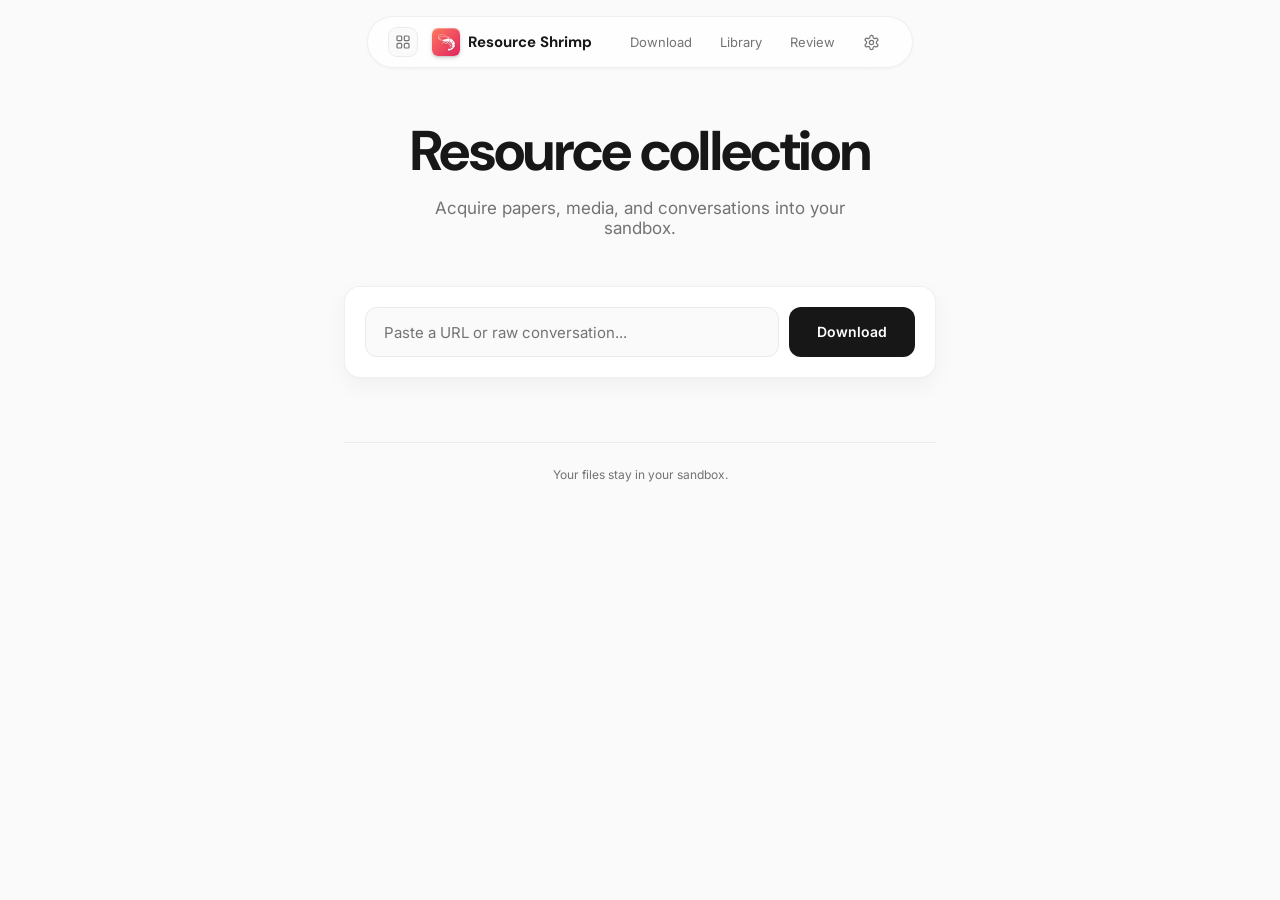
==== commit 59a8d9f5: "ui: real gear settings icon, remove GitHub link and marketing copy" ====
--- a/docs/index.html
+++ b/docs/index.html
@@ -7,407 +7,55 @@
     <link rel="preconnect" href="https://fonts.googleapis.com">
     <link rel="preconnect" href="https://fonts.gstatic.com" crossorigin>
     <link href="https://fonts.googleapis.com/css2?family=Inter:wght@400;500;600;700&family=DM+Sans:wght@500;700&display=swap" rel="stylesheet">
-    <style>
-        *, *::before, *::after { margin: 0; padding: 0; box-sizing: border-box; }
-
-        :root {
-            --bg: #fafafa;
-            --fg: #171717;
-            --card: #ffffff;
-            --muted: #737373;
-            --border: rgba(0,0,0,0.06);
-            --border-strong: rgba(0,0,0,0.1);
-            --primary: #171717;
-            --primary-fg: #ffffff;
-            --success: #16a34a;
-            --error: #dc2626;
-            --radius: 1rem;
-            --font-body: 'Inter', -apple-system, sans-serif;
-            --font-display: 'DM Sans', -apple-system, sans-serif;
-        }
-
-        @media (prefers-color-scheme: dark) {
-            :root {
-                --bg: #0a0a0a;
-                --fg: #ededed;
-                --card: #141414;
-                --muted: #a3a3a3;
-                --border: rgba(255,255,255,0.06);
-                --border-strong: rgba(255,255,255,0.1);
-                --primary: #ededed;
-                --primary-fg: #0a0a0a;
-            }
-        }
-
-        body {
-            font-family: var(--font-body);
-            background: var(--bg);
-            color: var(--fg);
-            min-height: 100vh;
-            -webkit-font-smoothing: antialiased;
-            line-height: 1.6;
-        }
-
-        @keyframes fade-up {
-            from { opacity: 0; transform: translateY(16px); }
-            to { opacity: 1; transform: translateY(0); }
-        }
-
-        @keyframes fade-in { from { opacity: 0; } to { opacity: 1; } }
-
-        @keyframes pulse-ring {
-            0% { transform: scale(0.9); opacity: 1; }
-            100% { transform: scale(1.5); opacity: 0; }
-        }
-
-        @keyframes spin { to { transform: rotate(360deg); } }
-
-        .animate-fade-up { animation: fade-up 0.5s ease-out both; }
-
-        /* Navbar */
-        .navbar {
-            position: fixed; top: 16px; left: 50%; transform: translateX(-50%); z-index: 100;
-            display: flex; align-items: center; gap: 10px; padding: 10px 20px;
-            background: rgba(255,255,255,0.8); backdrop-filter: blur(20px) saturate(180%);
-            -webkit-backdrop-filter: blur(20px) saturate(180%);
-            border: 1px solid var(--border); border-radius: 100px;
-            box-shadow: 0 1px 3px rgba(0,0,0,0.04);
-        }
-
-        @media (prefers-color-scheme: dark) { .navbar { background: rgba(20,20,20,0.8); } }
-
-        .nav-logo { display: flex; align-items: center; gap: 8px; text-decoration: none; color: var(--fg); }
-        .nav-logo-icon { width: 28px; height: 28px; background: var(--fg); border-radius: 8px; display: flex; align-items: center; justify-content: center; font-size: 14px; }
-        .nav-logo-text { font-family: var(--font-display); font-weight: 700; font-size: 15px; }
-
-        .nav-links { display: flex; align-items: center; gap: 4px; margin-left: 16px; }
-        .nav-link { padding: 6px 12px; font-size: 13px; color: var(--muted); text-decoration: none; border-radius: 100px; transition: all 0.2s; }
-        .nav-link:hover { color: var(--fg); background: var(--border); }
-
-        /* Container */
-        .container { max-width: 640px; margin: 0 auto; padding: 120px 24px 80px; }
-
-        /* Hero */
-        .hero { text-align: center; margin-bottom: 48px; }
-
-        .pill-badge {
-            display: inline-flex; align-items: center; gap: 6px; padding: 6px 14px;
-            background: var(--card); border: 1px solid var(--border); border-radius: 100px;
-            font-size: 13px; color: var(--muted); margin-bottom: 24px;
-            animation: fade-up 0.5s ease-out both;
-        }
-
-        .pill-dot { width: 6px; height: 6px; background: var(--success); border-radius: 50%; animation: pulse-ring 2s ease-out infinite; }
-
-        .hero h1 {
-            font-family: var(--font-display); font-size: clamp(36px, 8vw, 56px);
-            font-weight: 700; line-height: 1.1; letter-spacing: -0.03em;
-            animation: fade-up 0.5s ease-out 0.1s both;
-        }
-
-        .hero p { margin-top: 16px; font-size: 17px; color: var(--muted); max-width: 440px; margin-left: auto; margin-right: auto; animation: fade-up 0.5s ease-out 0.2s both; }
-
-        /* Input Card */
-        .input-card {
-            background: var(--card); border: 1px solid var(--border); border-radius: 16px; padding: 20px;
-            box-shadow: 0 1px 3px rgba(0,0,0,0.02), 0 8px 24px rgba(0,0,0,0.04);
-            animation: fade-up 0.5s ease-out 0.3s both;
-        }
-
-        .input-row { display: flex; gap: 10px; }
-
-        .url-input {
-            flex: 1; padding: 14px 18px; background: var(--bg); border: 1px solid var(--border);
-            border-radius: 12px; font-size: 15px; font-family: var(--font-body); color: var(--fg);
-            transition: all 0.2s;
-        }
-
-        .url-input:focus { outline: none; border-color: var(--border-strong); box-shadow: 0 0 0 4px rgba(0,0,0,0.03); }
-        @media (prefers-color-scheme: dark) { .url-input:focus { box-shadow: 0 0 0 4px rgba(255,255,255,0.03); } }
-        .url-input::placeholder { color: var(--muted); }
-
-        /* Button */
-        .btn-primary {
-            padding: 14px 28px; background: var(--primary); color: var(--primary-fg); border: none;
-            border-radius: 12px; font-size: 14px; font-weight: 600; font-family: var(--font-body);
-            cursor: pointer; transition: all 0.2s cubic-bezier(0.4,0,0.2,1); white-space: nowrap;
-            display: flex; align-items: center; gap: 8px;
-        }
-
-        .btn-primary:hover { transform: scale(1.02); box-shadow: 0 4px 12px rgba(0,0,0,0.15); }
-        .btn-primary:active { transform: scale(0.98); }
-        .btn-primary:disabled { opacity: 0.5; cursor: not-allowed; transform: none; }
-
-        .btn-primary .spinner { display: none; width: 16px; height: 16px; border: 2px solid rgba(255,255,255,0.3); border-top-color: currentColor; border-radius: 50%; animation: spin 0.7s linear infinite; }
-        .btn-primary.loading .spinner { display: block; }
-        .btn-primary.loading .btn-label { display: none; }
-
-        /* Type Badge */
-        .type-badge {
-            display: none; align-items: center; gap: 10px; padding: 12px 16px;
-            background: var(--bg); border: 1px solid var(--border); border-radius: 12px;
-            margin-top: 12px; animation: fade-in 0.3s ease-out;
-        }
-        .type-badge.active { display: flex; }
-
-        .type-icon { width: 36px; height: 36px; background: var(--card); border: 1px solid var(--border); border-radius: 10px; display: flex; align-items: center; justify-content: center; font-size: 18px; }
-        .type-info { flex: 1; }
-        .type-label { font-size: 14px; font-weight: 600; }
-        .type-hint { font-size: 12px; color: var(--muted); }
-
-        /* Options */
-        .options { display: none; margin-top: 16px; padding-top: 16px; border-top: 1px solid var(--border); animation: fade-in 0.3s ease-out; }
-        .options.active { display: block; }
-        .options-label { font-size: 12px; font-weight: 600; color: var(--muted); text-transform: uppercase; letter-spacing: 0.05em; margin-bottom: 12px; }
-
-        /* Quality Grid */
-        .quality-grid { display: grid; grid-template-columns: repeat(3, 1fr); gap: 8px; margin-bottom: 16px; }
-
-        .quality-card {
-            position: relative; padding: 16px 12px; background: var(--bg); border: 1.5px solid var(--border);
-            border-radius: 12px; cursor: pointer; transition: all 0.2s cubic-bezier(0.4,0,0.2,1); text-align: center;
-        }
-        .quality-card:hover { border-color: var(--border-strong); transform: translateY(-1px); }
-        .quality-card.selected { border-color: var(--fg); background: var(--fg); }
-        .quality-card.selected .quality-res, .quality-card.selected .quality-desc { color: var(--primary-fg); }
-
-        .quality-badge { position: absolute; top: -6px; right: -6px; padding: 2px 8px; background: var(--fg); color: var(--primary-fg); font-size: 9px; font-weight: 700; border-radius: 6px; letter-spacing: 0.05em; }
-        .quality-card.selected .quality-badge { background: var(--primary-fg); color: var(--fg); }
-
-        .quality-res { font-family: var(--font-display); font-size: 18px; font-weight: 700; color: var(--fg); }
-        .quality-desc { font-size: 11px; color: var(--muted); margin-top: 2px; }
-
-        /* Audio Toggle */
-        .audio-toggle { display: flex; background: var(--bg); border: 1px solid var(--border); border-radius: 10px; padding: 3px; margin-bottom: 16px; }
-        .audio-toggle-btn {
-            flex: 1; padding: 10px; background: transparent; border: none; border-radius: 8px;
-            font-size: 13px; font-weight: 500; font-family: var(--font-body); color: var(--muted);
-            cursor: pointer; transition: all 0.2s; display: flex; align-items: center; justify-content: center; gap: 6px;
-        }
-        .audio-toggle-btn.active { background: var(--card); color: var(--fg); box-shadow: 0 1px 3px rgba(0,0,0,0.06); }
-
-        /* Audio Formats */
-        .audio-formats { display: none; gap: 6px; margin-bottom: 16px; flex-wrap: wrap; }
-        .audio-formats.active { display: flex; }
-
-        .audio-chip {
-            padding: 8px 14px; background: var(--bg); border: 1.5px solid var(--border); border-radius: 100px;
-            font-size: 12px; font-weight: 500; cursor: pointer; transition: all 0.2s;
-            display: flex; align-items: center; gap: 6px;
-        }
-        .audio-chip:hover { border-color: var(--border-strong); }
-        .audio-chip.selected { background: var(--fg); border-color: var(--fg); color: var(--primary-fg); }
-
-        .lossless-badge { font-size: 9px; padding: 2px 6px; background: rgba(22,163,74,0.1); color: var(--success); border-radius: 100px; font-weight: 600; }
-        .audio-chip.selected .lossless-badge { background: rgba(255,255,255,0.2); color: var(--primary-fg); }
-
-        /* Access Grid */
-        .access-grid { display: grid; grid-template-columns: repeat(2, 1fr); gap: 8px; margin-bottom: 12px; }
-
-        .access-btn {
-            display: flex; align-items: center; gap: 12px; padding: 14px;
-            background: var(--bg); border: 1.5px solid var(--border); border-radius: 12px;
-            cursor: pointer; transition: all 0.2s cubic-bezier(0.4,0,0.2,1); text-align: left;
-            font-family: var(--font-body);
-        }
-        .access-btn:hover { border-color: var(--border-strong); transform: translateY(-1px); }
-        .access-btn:active { transform: scale(0.98); }
-
-        .access-icon { font-size: 20px; }
-        .access-text { display: flex; flex-direction: column; }
-        .access-title { font-size: 13px; font-weight: 600; color: var(--fg); }
-        .access-desc { font-size: 11px; color: var(--muted); }
-
-        /* Modal */
-        .modal-overlay {
-            display: none; position: fixed; inset: 0; background: rgba(0,0,0,0.5);
-            backdrop-filter: blur(4px); z-index: 200; align-items: center; justify-content: center;
-            padding: 20px; animation: fade-in 0.2s ease-out;
-        }
-        .modal-overlay.active { display: flex; }
-
-        .modal {
-            background: var(--card); border: 1px solid var(--border); border-radius: 16px;
-            width: 100%; max-width: 480px; max-height: 80vh; overflow: hidden;
-            box-shadow: 0 20px 60px rgba(0,0,0,0.2); animation: fade-up 0.3s ease-out;
-        }
-
-        .modal-header {
-            display: flex; align-items: center; justify-content: space-between;
-            padding: 16px 20px; border-bottom: 1px solid var(--border);
-        }
-        .modal-title { font-family: var(--font-display); font-size: 18px; font-weight: 700; }
-        .modal-close {
-            width: 32px; height: 32px; border-radius: 8px; border: none; background: var(--bg);
-            cursor: pointer; font-size: 18px; display: flex; align-items: center; justify-content: center;
-            transition: all 0.2s; color: var(--muted);
-        }
-        .modal-close:hover { background: var(--border); color: var(--fg); }
-
-        .modal-body { padding: 20px; overflow-y: auto; max-height: calc(80vh - 140px); }
-
-        .modal-search {
-            width: 100%; padding: 12px 16px; background: var(--bg); border: 1px solid var(--border);
-            border-radius: 10px; font-size: 14px; font-family: var(--font-body); color: var(--fg);
-            margin-bottom: 16px;
-        }
-        .modal-search:focus { outline: none; border-color: var(--border-strong); }
-
-        .institution-list { display: flex; flex-direction: column; gap: 6px; }
-
-        .institution-item {
-            display: flex; align-items: center; gap: 12px; padding: 12px;
-            border-radius: 10px; cursor: pointer; transition: all 0.2s;
-            border: 1px solid transparent;
-        }
-        .institution-item:hover { background: var(--bg); border-color: var(--border); }
-
-        .inst-icon {
-            width: 36px; height: 36px; border-radius: 8px; background: var(--bg);
-            border: 1px solid var(--border); display: flex; align-items: center; justify-content: center;
-            font-size: 16px;
-        }
-
-        .inst-name { font-size: 14px; font-weight: 500; }
-        .inst-region { font-size: 12px; color: var(--muted); }
-
-        .r4l-card {
-            padding: 20px; background: linear-gradient(135deg, rgba(22,163,74,0.05), rgba(59,130,246,0.05));
-            border: 1px solid rgba(22,163,74,0.2); border-radius: 12px; margin-bottom: 16px;
-        }
-        .r4l-title { font-size: 16px; font-weight: 700; margin-bottom: 8px; display: flex; align-items: center; gap: 8px; }
-        .r4l-desc { font-size: 13px; color: var(--muted); line-height: 1.6; margin-bottom: 12px; }
-        .r4l-regions { font-size: 12px; color: var(--success); font-weight: 500; }
-
-        .r4l-btn {
-            display: inline-flex; align-items: center; gap: 8px; padding: 10px 20px;
-            background: var(--success); color: white; border: none; border-radius: 10px;
-            font-size: 14px; font-weight: 600; cursor: pointer; transition: all 0.2s;
-            font-family: var(--font-body);
-        }
-        .r4l-btn:hover { transform: scale(1.02); box-shadow: 0 4px 12px rgba(22,163,74,0.3); }
-
-        .modal-footer {
-            padding: 16px 20px; border-top: 1px solid var(--border);
-            font-size: 12px; color: var(--muted); text-align: center;
-        }
-        .modal-footer a { color: var(--fg); text-decoration: underline; }
-
-        /* Toggle */
-        .toggle-row { display: flex; align-items: center; justify-content: space-between; padding-top: 12px; border-top: 1px solid var(--border); }
-        .toggle-text { font-size: 13px; color: var(--muted); }
-        .toggle {
-            position: relative; width: 40px; height: 22px; background: var(--border-strong);
-            border-radius: 11px; cursor: pointer; transition: background 0.2s;
-        }
-        .toggle.active { background: var(--fg); }
-        .toggle::after { content: ''; position: absolute; top: 3px; left: 3px; width: 16px; height: 16px; background: var(--card); border-radius: 50%; transition: transform 0.2s; box-shadow: 0 1px 2px rgba(0,0,0,0.1); }
-        .toggle.active::after { transform: translateX(18px); background: var(--primary-fg); }
-
-        /* Progress */
-        .progress-section { display: none; margin-top: 20px; animation: fade-in 0.3s ease-out; }
-        .progress-section.active { display: block; }
-
-        .progress-card { background: var(--card); border: 1px solid var(--border); border-radius: 16px; padding: 20px; box-shadow: 0 1px 3px rgba(0,0,0,0.02), 0 8px 24px rgba(0,0,0,0.04); }
-
-        /* Phases */
-        .phases { display: flex; justify-content: space-between; margin-bottom: 20px; position: relative; }
-        .phases::before { content: ''; position: absolute; top: 14px; left: 44px; right: 44px; height: 2px; background: var(--border); }
-        .phase { display: flex; flex-direction: column; align-items: center; gap: 8px; z-index: 1; }
-        .phase-dot { width: 30px; height: 30px; border-radius: 50%; background: var(--bg); border: 2px solid var(--border); display: flex; align-items: center; justify-content: center; font-size: 12px; font-weight: 600; color: var(--muted); transition: all 0.3s; }
-        .phase.active .phase-dot { background: var(--fg); border-color: var(--fg); color: var(--primary-fg); box-shadow: 0 0 0 4px rgba(0,0,0,0.06); }
-        @media (prefers-color-scheme: dark) { .phase.active .phase-dot { box-shadow: 0 0 0 4px rgba(255,255,255,0.06); } }
-        .phase.done .phase-dot { background: var(--success); border-color: var(--success); color: white; }
-        .phase-label { font-size: 11px; font-weight: 500; color: var(--muted); }
-        .phase.active .phase-label { color: var(--fg); font-weight: 600; }
-        .phase.done .phase-label { color: var(--success); }
-
-        /* Progress Bar */
-        .progress-bar { height: 6px; background: var(--border); border-radius: 3px; overflow: hidden; margin-bottom: 16px; }
-        .progress-fill { height: 100%; background: var(--fg); border-radius: 3px; transition: width 0.3s ease; width: 0%; }
-
-        /* Stats */
-        .stats { display: grid; grid-template-columns: repeat(4, 1fr); gap: 12px; }
-        .stat { text-align: center; }
-        .stat-label { font-size: 10px; text-transform: uppercase; letter-spacing: 0.05em; color: var(--muted); margin-bottom: 4px; }
-        .stat-value { font-family: var(--font-display); font-size: 16px; font-weight: 700; }
-
-        /* Status Bar */
-        .status-bar { display: none; align-items: center; gap: 8px; margin-top: 16px; padding: 12px 16px; border-radius: 12px; font-size: 13px; font-weight: 500; animation: fade-in 0.3s ease-out; }
-        .status-bar.active { display: flex; }
-        .status-bar.loading { background: var(--bg); border: 1px solid var(--border); color: var(--fg); }
-        .status-bar.success { background: rgba(22,163,74,0.08); border: 1px solid rgba(22,163,74,0.2); color: var(--success); }
-        .status-bar.error { background: rgba(220,38,38,0.08); border: 1px solid rgba(220,38,38,0.2); color: var(--error); }
-        .status-dot { width: 8px; height: 8px; border-radius: 50%; background: currentColor; animation: pulse-ring 1.5s ease-out infinite; }
-
-        /* Paper Info */
-        .paper-info { display: none; margin-top: 16px; padding: 16px; background: var(--bg); border: 1px solid var(--border); border-radius: 12px; animation: fade-in 0.3s ease-out; }
-        .paper-info.active { display: block; }
-        .paper-title { font-size: 14px; font-weight: 600; margin-bottom: 6px; line-height: 1.4; }
-        .paper-authors { font-size: 12px; color: var(--muted); margin-bottom: 8px; }
-        .paper-meta { display: flex; gap: 16px; font-size: 11px; color: var(--muted); }
-
-        /* Features */
-        .features { margin-top: 64px; padding-top: 48px; border-top: 1px solid var(--border); }
-        .features h2 { font-family: var(--font-display); font-size: 28px; font-weight: 700; text-align: center; margin-bottom: 8px; }
-        .features > p { text-align: center; color: var(--muted); font-size: 15px; margin-bottom: 32px; }
-
-        .feature-grid { display: grid; grid-template-columns: repeat(2, 1fr); gap: 12px; }
-        .feature-card { padding: 20px; background: var(--card); border: 1px solid var(--border); border-radius: 14px; transition: all 0.2s cubic-bezier(0.4,0,0.2,1); }
-        .feature-card:hover { transform: translateY(-2px); box-shadow: 0 4px 12px rgba(0,0,0,0.04); }
-        .feature-icon { width: 36px; height: 36px; background: var(--bg); border: 1px solid var(--border); border-radius: 10px; display: flex; align-items: center; justify-content: center; font-size: 18px; margin-bottom: 12px; }
-        .feature-title { font-size: 14px; font-weight: 600; margin-bottom: 4px; }
-        .feature-desc { font-size: 13px; color: var(--muted); line-height: 1.5; }
-
-        /* Footer */
-        .footer { margin-top: 64px; padding-top: 24px; border-top: 1px solid var(--border); text-align: center; }
-        .footer-links { display: flex; justify-content: center; gap: 24px; margin-bottom: 16px; }
-        .footer-link { font-size: 13px; color: var(--muted); text-decoration: none; transition: color 0.2s; }
-        .footer-link:hover { color: var(--fg); }
-        .footer-copy { font-size: 12px; color: var(--muted); }
-
-        @media (max-width: 480px) {
-            .container { padding: 100px 16px 60px; }
-            .quality-grid { grid-template-columns: repeat(2, 1fr); }
-            .feature-grid { grid-template-columns: 1fr; }
-            .stats { grid-template-columns: repeat(2, 1fr); }
-            .nav-links { display: none; }
-        }
-    </style>
+    <link rel="stylesheet" href="./style.css">
 </head>
 <body>
     <nav class="navbar">
-        <a href="/" class="nav-logo">
-            <div class="nav-logo-icon">⚡</div>
+        <button class="nav-rooms" id="roomsBtn" onclick="window.toggleRooms(event)" title="Switch room" aria-label="Switch room">
+            <svg viewBox="0 0 24 24" fill="none" stroke="currentColor" stroke-width="1.8" stroke-linejoin="round"><rect x="3" y="3" width="7" height="7" rx="1.5"/><rect x="14" y="3" width="7" height="7" rx="1.5"/><rect x="3" y="14" width="7" height="7" rx="1.5"/><rect x="14" y="14" width="7" height="7" rx="1.5"/></svg>
+        </button>
+        <a href="./" class="nav-logo">
+            <div class="nav-logo-icon"><svg viewBox="0 0 122.88 117.15" fill="currentColor"><path d="M50.85,51.63C39.94,50.25,32.07,47,29.78,40.17a88.2,88.2,0,0,0,22.5-4.85c10.46-4,21.85-7.31,33.53-5.51A46.4,46.4,0,0,1,83.5,42.54a44.27,44.27,0,0,1-4.81,10.75c-9-1.58-18.91-.53-27.84-1.66ZM86.77,62.46l.09-1.66a22.47,22.47,0,0,0-3-1.45c-.4-.15-.8-.3-1.19-.43-6.39,2.44-9.22,10.06-9.4,17C75.6,71.64,78.76,62.61,84,62.47Zm-18.84-7.4,4.42.67-5.07,7.42C64.81,66.77,60.88,66,57.22,65l-21.41-5.9C32,63.45,30,68.67,28,74.54A28.62,28.62,0,0,1,32.73,58.3a3.64,3.64,0,0,1,3.74-1.9l25.82,6,5.64-7.34ZM98.29,85.57c-5.58,2.3-8.37,8.61-9,14.84.48-.34,1-.69,1.4-1,1.73-3.59,3.89-8,6.81-9.66a20.22,20.22,0,0,0,.66-3.13c0-.33.09-.67.12-1Zm-.79-6L97.65,77c-.13-.58-.28-1.17-.45-1.74-9.07.46-13,9.59-13.19,17.78,2.32-4.28,5.49-13.31,10.71-13.45ZM93.41,70l.15-2.69-.27-.4a4.09,4.09,0,0,1-.52-1,1.44,1.44,0,0,1-.25-.18c-8.65.82-12.4,9.73-12.6,17.74C82.24,79.19,85.4,70.16,90.62,70ZM27.12,45c-1.49-.35-2.93-.72-4.33-1.13a61,61,0,0,1-8.44-3.06c-4.84-2.22-9.22-5.14-11.81-8.26A9.88,9.88,0,0,1,0,27.08,7,7,0,0,1,2.3,21.52c.2-.2.4-.39.63-.58A13,13,0,0,1,1.6,16a14,14,0,0,1,1-6,14.46,14.46,0,0,1,7.71-7.37A32.55,32.55,0,0,1,22.11.05a46.74,46.74,0,0,1,19.06,3,163.81,163.81,0,0,1,14.77,7.37c.17.08.34.17.49.26,7.33,4,13.4,7.28,18,6.87a1,1,0,0,1,.17,2l-.57,0,.86.05c2.21.12,4.39.18,6.52.17s4.22-.09,6.32-.25a1,1,0,1,1,.16,2q-3.15.24-6.48.25c-2.19,0-4.41-.05-6.63-.17-6.63-.36-13.22-1.25-19.81-2.15-5.28-.71-10.57-1.43-15.94-1.87S28.61,17,24.14,17a43.47,43.47,0,0,0-11.58,1.44,27.17,27.17,0,0,0-7,3,25.66,25.66,0,0,0,4,4.85,54.46,54.46,0,0,0,9.15,6.92c2.3,1.44,4.8,2.85,7.46,4.23a4.49,4.49,0,0,0-.8,1.88C22.59,38,20,36.5,17.61,35a57.23,57.23,0,0,1-9.49-7.19,27.53,27.53,0,0,1-4.18-5.06l-.2.19a5,5,0,0,0-1.69,4,8,8,0,0,0,2.06,4.35C6.5,34.18,10.62,36.91,15.2,39a59.06,59.06,0,0,0,8.15,3q1.24.36,2.55.69A16.27,16.27,0,0,0,27.12,45ZM4.6,19.71A29.67,29.67,0,0,1,12,16.52,45.14,45.14,0,0,1,24.12,15c4.6-.06,9.68.24,15.11.69s10.69,1.16,16,1.89,10.8,1.46,16.2,1.9c-4.56-.75-9.86-3.63-16-7L55,12.24A159.65,159.65,0,0,0,40.39,5a44.67,44.67,0,0,0-18.2-2.89A30.51,30.51,0,0,0,11.13,4.45a12.37,12.37,0,0,0-6.66,6.3,11.79,11.79,0,0,0-.84,5.12,10.61,10.61,0,0,0,1,3.84Zm51.91,18a3.83,3.83,0,1,1-3.82,3.83,3.83,3.83,0,0,1,3.82-3.83Zm32-7.36a43.8,43.8,0,0,1,16.26,7.46,41.42,41.42,0,0,1,5.77,5,47.76,47.76,0,0,1-6.39,10.62,41.74,41.74,0,0,1-8.79,8.78A24,24,0,0,0,89.29,57a29.15,29.15,0,0,0-7.78-3.12,49.11,49.11,0,0,0,4.57-10.54,50.1,50.1,0,0,0,2.42-13Zm24,14.75a45.74,45.74,0,0,1,10,23,51.14,51.14,0,0,1-8.33,6.41,41.61,41.61,0,0,1-11.5,5.27A34.24,34.24,0,0,0,97,64.37a45.38,45.38,0,0,0,9.29-9.28,52.6,52.6,0,0,0,6.22-10Zm10.32,26.39a36.58,36.58,0,0,1-8.62,26.29c-.63-.13-1.26-.27-1.88-.42a43.55,43.55,0,0,1-11.25-4.19c.22-.53.42-1.08.6-1.63a26.92,26.92,0,0,0,1.2-9c3.6-.75,8.3-2.92,12.73-5.7a57.8,57.8,0,0,0,7.22-5.32ZM112.09,100q-7.8,7.88-21,13c-4.19,3.12-9,4.46-12.77,4.07-9.5-1-9.51-13.61-.44-13.87,2.75-.08,6.48.71,11.4,2.57A27.7,27.7,0,0,0,99.89,95.56a46.62,46.62,0,0,0,11.81,4.38l.39.1Z"/></svg></div>
             <span class="nav-logo-text">Resource Shrimp</span>
         </a>
         <div class="nav-links">
-            <a href="#features" class="nav-link">Features</a>
-            <a href="https://github.com/Reyanda/youtube-downloader" target="_blank" class="nav-link">GitHub</a>
+            <a href="#" class="nav-link" onclick="window.showMain();return false">Download</a>
+            <a href="#" class="nav-link" onclick="window.showLibrary();return false">Library</a>
+            <a href="#" class="nav-link" onclick="window.showReview();return false">Review</a>
+            <a href="#" class="nav-link nav-gear" onclick="window.openSettings();return false" title="Settings" aria-label="Settings"><svg viewBox="0 0 24 24" fill="none" stroke="currentColor" stroke-width="1.7" stroke-linecap="round" stroke-linejoin="round"><path d="M12.22 2h-.44a2 2 0 0 0-2 2v.18a2 2 0 0 1-1 1.73l-.43.25a2 2 0 0 1-2 0l-.15-.08a2 2 0 0 0-2.73.73l-.22.38a2 2 0 0 0 .73 2.73l.15.1a2 2 0 0 1 1 1.72v.51a2 2 0 0 1-1 1.74l-.15.09a2 2 0 0 0-.73 2.73l.22.38a2 2 0 0 0 2.73.73l.15-.08a2 2 0 0 1 2 0l.43.25a2 2 0 0 1 1 1.73V20a2 2 0 0 0 2 2h.44a2 2 0 0 0 2-2v-.18a2 2 0 0 1 1-1.73l.43-.25a2 2 0 0 1 2 0l.15.08a2 2 0 0 0 2.73-.73l.22-.39a2 2 0 0 0-.73-2.73l-.15-.08a2 2 0 0 1-1-1.74v-.5a2 2 0 0 1 1-1.74l.15-.09a2 2 0 0 0 .73-2.73l-.22-.38a2 2 0 0 0-2.73-.73l-.15.08a2 2 0 0 1-2 0l-.43-.25a2 2 0 0 1-1-1.73V4a2 2 0 0 0-2-2z"/><circle cx="12" cy="12" r="3"/></svg></a>
         </div>
     </nav>
+
+    <div class="rooms-panel" id="roomsPanel">
+        <div class="rooms-title">Rooms</div>
+        <a class="room-item current" href="./">
+            <span class="room-ico"><svg viewBox="0 0 122.88 117.15" fill="currentColor"><path d="M50.85,51.63C39.94,50.25,32.07,47,29.78,40.17a88.2,88.2,0,0,0,22.5-4.85c10.46-4,21.85-7.31,33.53-5.51A46.4,46.4,0,0,1,83.5,42.54a44.27,44.27,0,0,1-4.81,10.75c-9-1.58-18.91-.53-27.84-1.66ZM86.77,62.46l.09-1.66a22.47,22.47,0,0,0-3-1.45c-.4-.15-.8-.3-1.19-.43-6.39,2.44-9.22,10.06-9.4,17C75.6,71.64,78.76,62.61,84,62.47Zm-18.84-7.4,4.42.67-5.07,7.42C64.81,66.77,60.88,66,57.22,65l-21.41-5.9C32,63.45,30,68.67,28,74.54A28.62,28.62,0,0,1,32.73,58.3a3.64,3.64,0,0,1,3.74-1.9l25.82,6,5.64-7.34ZM98.29,85.57c-5.58,2.3-8.37,8.61-9,14.84.48-.34,1-.69,1.4-1,1.73-3.59,3.89-8,6.81-9.66a20.22,20.22,0,0,0,.66-3.13c0-.33.09-.67.12-1Zm-.79-6L97.65,77c-.13-.58-.28-1.17-.45-1.74-9.07.46-13,9.59-13.19,17.78,2.32-4.28,5.49-13.31,10.71-13.45ZM93.41,70l.15-2.69-.27-.4a4.09,4.09,0,0,1-.52-1,1.44,1.44,0,0,1-.25-.18c-8.65.82-12.4,9.73-12.6,17.74C82.24,79.19,85.4,70.16,90.62,70ZM27.12,45c-1.49-.35-2.93-.72-4.33-1.13a61,61,0,0,1-8.44-3.06c-4.84-2.22-9.22-5.14-11.81-8.26A9.88,9.88,0,0,1,0,27.08,7,7,0,0,1,2.3,21.52c.2-.2.4-.39.63-.58A13,13,0,0,1,1.6,16a14,14,0,0,1,1-6,14.46,14.46,0,0,1,7.71-7.37A32.55,32.55,0,0,1,22.11.05a46.74,46.74,0,0,1,19.06,3,163.81,163.81,0,0,1,14.77,7.37c.17.08.34.17.49.26,7.33,4,13.4,7.28,18,6.87a1,1,0,0,1,.17,2l-.57,0,.86.05c2.21.12,4.39.18,6.52.17s4.22-.09,6.32-.25a1,1,0,1,1,.16,2q-3.15.24-6.48.25c-2.19,0-4.41-.05-6.63-.17-6.63-.36-13.22-1.25-19.81-2.15-5.28-.71-10.57-1.43-15.94-1.87S28.61,17,24.14,17a43.47,43.47,0,0,0-11.58,1.44,27.17,27.17,0,0,0-7,3,25.66,25.66,0,0,0,4,4.85,54.46,54.46,0,0,0,9.15,6.92c2.3,1.44,4.8,2.85,7.46,4.23a4.49,4.49,0,0,0-.8,1.88C22.59,38,20,36.5,17.61,35a57.23,57.23,0,0,1-9.49-7.19,27.53,27.53,0,0,1-4.18-5.06l-.2.19a5,5,0,0,0-1.69,4,8,8,0,0,0,2.06,4.35C6.5,34.18,10.62,36.91,15.2,39a59.06,59.06,0,0,0,8.15,3q1.24.36,2.55.69A16.27,16.27,0,0,0,27.12,45ZM4.6,19.71A29.67,29.67,0,0,1,12,16.52,45.14,45.14,0,0,1,24.12,15c4.6-.06,9.68.24,15.11.69s10.69,1.16,16,1.89,10.8,1.46,16.2,1.9c-4.56-.75-9.86-3.63-16-7L55,12.24A159.65,159.65,0,0,0,40.39,5a44.67,44.67,0,0,0-18.2-2.89A30.51,30.51,0,0,0,11.13,4.45a12.37,12.37,0,0,0-6.66,6.3,11.79,11.79,0,0,0-.84,5.12,10.61,10.61,0,0,0,1,3.84Zm51.91,18a3.83,3.83,0,1,1-3.82,3.83,3.83,3.83,0,0,1,3.82-3.83Zm32-7.36a43.8,43.8,0,0,1,16.26,7.46,41.42,41.42,0,0,1,5.77,5,47.76,47.76,0,0,1-6.39,10.62,41.74,41.74,0,0,1-8.79,8.78A24,24,0,0,0,89.29,57a29.15,29.15,0,0,0-7.78-3.12,49.11,49.11,0,0,0,4.57-10.54,50.1,50.1,0,0,0,2.42-13Zm24,14.75a45.74,45.74,0,0,1,10,23,51.14,51.14,0,0,1-8.33,6.41,41.61,41.61,0,0,1-11.5,5.27A34.24,34.24,0,0,0,97,64.37a45.38,45.38,0,0,0,9.29-9.28,52.6,52.6,0,0,0,6.22-10Zm10.32,26.39a36.58,36.58,0,0,1-8.62,26.29c-.63-.13-1.26-.27-1.88-.42a43.55,43.55,0,0,1-11.25-4.19c.22-.53.42-1.08.6-1.63a26.92,26.92,0,0,0,1.2-9c3.6-.75,8.3-2.92,12.73-5.7a57.8,57.8,0,0,0,7.22-5.32ZM112.09,100q-7.8,7.88-21,13c-4.19,3.12-9,4.46-12.77,4.07-9.5-1-9.51-13.61-.44-13.87,2.75-.08,6.48.71,11.4,2.57A27.7,27.7,0,0,0,99.89,95.56a46.62,46.62,0,0,0,11.81,4.38l.39.1Z"/></svg></span>
+            <span class="room-text"><span class="room-name">Resource Shrimp</span><span class="room-desc">Acquire & interrogate research</span></span>
+            <span class="room-badge">Current</span>
+        </a>
+        <a class="room-item" href="https://reyanda.github.io/open-canvas-studio/" target="_blank" rel="noopener">
+            <span class="room-ico"><svg viewBox="0 0 24 24" fill="none" stroke="currentColor" stroke-width="1.6" stroke-linejoin="round"><rect x="3" y="4" width="18" height="14" rx="2"/><path d="M3 14l4-3 3 2 4-4 7 5"/><circle cx="8.5" cy="8.5" r="1.4"/></svg></span>
+            <span class="room-text"><span class="room-name">Open Canvas Studio</span><span class="room-desc">Create publication figures</span></span>
+        </a>
+    </div>
 
     <div class="container">
         <section class="hero">
-            <div class="pill-badge">
-                <span class="pill-dot"></span>
-                Free & open source
-            </div>
-            <h1>Download anything.<br>Beautifully.</h1>
-            <p>Videos, music, and academic papers from YouTube, arXiv, DOI, and 1000+ other sources.</p>
+            <h1>Resource collection</h1>
+            <p>Acquire papers, media, and conversations into your sandbox.</p>
         </section>
 
         <div class="input-card">
             <div class="input-row">
-                <input type="text" class="url-input" id="urlInput" placeholder="Paste a URL..." autocomplete="off" spellcheck="false">
-                <button class="btn-primary" id="downloadBtn" onclick="startDownload()">
+                <textarea class="url-input" id="urlInput" placeholder="Paste a URL or raw conversation..." autocomplete="off" spellcheck="false" maxlength="1048576" rows="1"></textarea>
+                <button class="btn-primary" id="downloadBtn" onclick="window.startDownload()">
                     <span class="btn-label">Download</span>
                     <div class="spinner"></div>
                 </button>
             </div>
 
             <div class="type-badge" id="typeBadge">
-                <div class="type-icon" id="typeIcon">🎬</div>
+                <div class="type-icon" id="typeIcon"></div>
                 <div class="type-info">
                     <div class="type-label" id="typeLabel">Video</div>
                     <div class="type-hint" id="typeHint">YouTube, Vimeo, TikTok + 1000 more</div>
@@ -418,93 +66,36 @@
                 <div id="videoOptions">
                     <div class="options-label">Quality</div>
                     <div class="quality-grid">
-                        <div class="quality-card" data-q="2160p" onclick="pickQuality(this)">
-                            <span class="quality-badge">4K</span>
-                            <div class="quality-res">2160p</div>
-                            <div class="quality-desc">Ultra HD</div>
-                        </div>
-                        <div class="quality-card" data-q="1440p" onclick="pickQuality(this)">
-                            <span class="quality-badge">2K</span>
-                            <div class="quality-res">1440p</div>
-                            <div class="quality-desc">Quad HD</div>
-                        </div>
-                        <div class="quality-card selected" data-q="1080p" onclick="pickQuality(this)">
-                            <span class="quality-badge">FHD</span>
-                            <div class="quality-res">1080p</div>
-                            <div class="quality-desc">Full HD</div>
-                        </div>
-                        <div class="quality-card" data-q="720p" onclick="pickQuality(this)">
-                            <span class="quality-badge">HD</span>
-                            <div class="quality-res">720p</div>
-                            <div class="quality-desc">Standard</div>
-                        </div>
-                        <div class="quality-card" data-q="480p" onclick="pickQuality(this)">
-                            <div class="quality-res">480p</div>
-                            <div class="quality-desc">Mobile</div>
-                        </div>
-                        <div class="quality-card" data-q="360p" onclick="pickQuality(this)">
-                            <div class="quality-res">360p</div>
-                            <div class="quality-desc">Light</div>
-                        </div>
-                    </div>
-
+                        <div class="quality-card" data-q="2160p" onclick="window.pickQ(this)"><span class="quality-badge">4K</span><div class="quality-res">2160p</div><div class="quality-desc">Ultra HD</div></div>
+                        <div class="quality-card" data-q="1440p" onclick="window.pickQ(this)"><span class="quality-badge">2K</span><div class="quality-res">1440p</div><div class="quality-desc">Quad HD</div></div>
+                        <div class="quality-card selected" data-q="1080p" onclick="window.pickQ(this)"><span class="quality-badge">FHD</span><div class="quality-res">1080p</div><div class="quality-desc">Full HD</div></div>
+                        <div class="quality-card" data-q="720p" onclick="window.pickQ(this)"><span class="quality-badge">HD</span><div class="quality-res">720p</div><div class="quality-desc">Standard</div></div>
+                        <div class="quality-card" data-q="480p" onclick="window.pickQ(this)"><div class="quality-res">480p</div><div class="quality-desc">Mobile</div></div>
+                        <div class="quality-card" data-q="360p" onclick="window.pickQ(this)"><div class="quality-res">360p</div><div class="quality-desc">Light</div></div>
+                    </div>
                     <div class="options-label">Audio</div>
                     <div class="audio-toggle">
-                        <button class="audio-toggle-btn active" data-mode="video" onclick="setMode('video')">🎬 Video + Audio</button>
-                        <button class="audio-toggle-btn" data-mode="audio" onclick="setMode('audio')">🎵 Audio Only</button>
-                    </div>
-
+                        <button class="audio-toggle-btn active" data-mode="video" onclick="window.setMode('video')"><svg class="btn-ico" viewBox="0 0 24 24" fill="none" stroke="currentColor" stroke-width="1.8" stroke-linejoin="round"><rect x="3" y="5" width="18" height="14" rx="2"/><path d="M10 9.2 15 12l-5 2.8V9.2Z" fill="currentColor" stroke="none"/></svg>Video + Audio</button>
+                        <button class="audio-toggle-btn" data-mode="audio" onclick="window.setMode('audio')"><svg class="btn-ico" viewBox="0 0 24 24" fill="none" stroke="currentColor" stroke-width="1.8" stroke-linecap="round" stroke-linejoin="round"><path d="M9 17V5l10-2v12"/><circle cx="6" cy="17" r="3"/><circle cx="16" cy="15" r="3"/></svg>Audio Only</button>
+                    </div>
                     <div class="audio-formats" id="audioFormats">
-                        <div class="audio-chip" data-fmt="mp3" onclick="pickAudio(this)">MP3 <span style="color:var(--muted);font-size:10px">320k</span></div>
-                        <div class="audio-chip" data-fmt="flac" onclick="pickAudio(this)">FLAC <span class="lossless-badge">Lossless</span></div>
-                        <div class="audio-chip" data-fmt="wav" onclick="pickAudio(this)">WAV <span class="lossless-badge">Lossless</span></div>
-                        <div class="audio-chip" data-fmt="opus" onclick="pickAudio(this)">OPUS <span style="color:var(--muted);font-size:10px">256k</span></div>
-                        <div class="audio-chip" data-fmt="aac" onclick="pickAudio(this)">AAC <span style="color:var(--muted);font-size:10px">256k</span></div>
-                    </div>
-
+                        <div class="audio-chip" data-fmt="mp3" onclick="window.pickA(this)">MP3 <span style="color:var(--muted);font-size:10px">320k</span></div>
+                        <div class="audio-chip" data-fmt="flac" onclick="window.pickA(this)">FLAC <span class="lossless-badge">Lossless</span></div>
+                        <div class="audio-chip" data-fmt="wav" onclick="window.pickA(this)">WAV <span class="lossless-badge">Lossless</span></div>
+                        <div class="audio-chip" data-fmt="opus" onclick="window.pickA(this)">OPUS <span style="color:var(--muted);font-size:10px">256k</span></div>
+                        <div class="audio-chip" data-fmt="aac" onclick="window.pickA(this)">AAC <span style="color:var(--muted);font-size:10px">256k</span></div>
+                    </div>
                     <div class="toggle-row">
                         <span class="toggle-text">Include subtitles</span>
-                        <div class="toggle" id="subtitlesToggle" onclick="toggleSubtitles()"></div>
+                        <div class="toggle" id="subToggle" onclick="window.togSub()"></div>
                     </div>
                 </div>
 
                 <div id="articleOptions" style="display:none">
-                    <div class="options-label">Access Method</div>
-                    <div class="access-grid">
-                        <button class="access-btn" onclick="openInstitutionalLogin()">
-                            <span class="access-icon">🏛️</span>
-                            <span class="access-text">
-                                <span class="access-title">Institution Login</span>
-                                <span class="access-desc">University or research lab</span>
-                            </span>
-                        </button>
-                        <button class="access-btn" onclick="openResearch4Life()">
-                            <span class="access-icon">🌍</span>
-                            <span class="access-text">
-                                <span class="access-title">Research4Life</span>
-                                <span class="access-desc">Free for developing regions</span>
-                            </span>
-                        </button>
-                        <button class="access-btn" onclick="openSciHub()">
-                            <span class="access-icon">📚</span>
-                            <span class="access-text">
-                                <span class="access-title">Sci-Hub</span>
-                                <span class="access-desc">Open access mirror</span>
-                            </span>
-                        </button>
-                        <button class="access-btn" onclick="openOpenAccess()">
-                            <span class="access-icon">🔓</span>
-                            <span class="access-text">
-                                <span class="access-title">Open Access</span>
-                                <span class="access-desc">Unpaywall + DOAJ</span>
-                            </span>
-                        </button>
-                    </div>
-
-                    <div class="options-label" style="margin-top:16px">Output</div>
-                    <div class="audio-formats active">
-                        <div class="audio-chip selected" data-fmt="pdf" onclick="pickArticleFmt(this)">📄 PDF Paper</div>
-                        <div class="audio-chip" data-fmt="info" onclick="pickArticleFmt(this)">ℹ️ Metadata Only</div>
+                    <div class="article-note">
+                        Resource Shrimp fetches the open-access PDF automatically (PMC, open repositories, then publisher).
+                        For subscription-only papers, add your library access in
+                        <a href="#" onclick="window.openSettings();return false">Settings</a>.
                     </div>
                 </div>
             </div>
@@ -533,644 +124,123 @@
             </div>
         </div>
 
-        <section class="features" id="features">
-            <h2>Everything you need</h2>
-            <p>One tool for all your downloads</p>
-            <div class="feature-grid">
-                <div class="feature-card"><div class="feature-icon">🎬</div><div class="feature-title">1000+ Sites</div><div class="feature-desc">YouTube, Vimeo, TikTok, Twitter, Instagram, and more.</div></div>
-                <div class="feature-card"><div class="feature-icon">📑</div><div class="feature-title">Academic Papers</div><div class="feature-desc">OpenAlex + Sci-Hub for free PDF access to any paper.</div></div>
-                <div class="feature-card"><div class="feature-icon">🎵</div><div class="feature-title">Lossless Audio</div><div class="feature-desc">FLAC, WAV, OPUS — studio quality, not just MP3.</div></div>
-                <div class="feature-card"><div class="feature-icon">⚡</div><div class="feature-title">Instant</div><div class="feature-desc">No sign-up. No ads. Paste URL, click download.</div></div>
-            </div>
+        <section class="library-view" id="libraryView" style="display:none">
+            <div class="library-head">
+                <h2>Your Library</h2>
+                <p>Everything you've downloaded, kept in your sandbox.</p>
+                <div class="drive-bar" id="driveBar" style="display:none"></div>
+                <div class="proj-bar" id="projBar"></div>
+                <input type="text" class="lib-search" id="libSearch" placeholder="Search your library..." oninput="window.searchLib(this.value)" autocomplete="off">
+
+                <div class="ask-panel" id="askPanel">
+                    <div class="ask-scope" id="askScope" style="display:none"></div>
+                    <div class="ask-row">
+                        <input type="text" class="ask-input" id="askInput" placeholder="Ask the AI about your library..." autocomplete="off" onkeydown="if(event.key==='Enter')window.askAI()">
+                        <button class="ask-btn" id="askBtn" onclick="window.askAI()">Ask</button>
+                    </div>
+                    <div class="ask-answer" id="askAnswer" style="display:none"></div>
+                    <details class="ask-key">
+                        <summary>AI provider &amp; key</summary>
+                        <div class="ask-key-body">
+                            <select id="askProvider" class="ask-select">
+                                <option value="">Auto / default</option>
+                                <option value="openai">OpenAI</option>
+                                <option value="anthropic">Anthropic</option>
+                                <option value="groq">Groq</option>
+                                <option value="openrouter">OpenRouter</option>
+                                <option value="deepseek">DeepSeek</option>
+                                <option value="ollama">Ollama (local)</option>
+                                <option value="opencode">OpenCode</option>
+                            </select>
+                            <input type="password" id="askKey" class="ask-keyinput" placeholder="Your API key (optional, kept in this browser only)" autocomplete="off">
+                        </div>
+                    </details>
+                </div>
+            </div>
+            <div class="lib-grid" id="libList"></div>
+            <div class="lib-empty" id="libEmpty" style="display:none">Nothing here yet — download something and it'll show up.</div>
         </section>
 
+        <section class="review-view" id="reviewView" style="display:none">
+            <div class="library-head">
+                <h2>Search strategy</h2>
+                <p>PRISM framework (P·R·I·S·M·T·G·D — beyond PICO/PECO) → PRESS-aligned, MeSH-grounded strategies.</p>
+            </div>
+            <div class="sr-builder">
+                <div class="sr-concepts" id="srConcepts"></div>
+                <button class="sr-add" id="srAdd" onclick="window.addConcept()">+ Add facet</button>
+                <div id="srExcludeWrap" class="sr-exclude"></div>
+                <div class="sr-actions"><button class="drive-btn" id="srBuildBtn" onclick="window.buildStrategy()">Build strategy</button></div>
+                <details class="ask-key">
+                    <summary>Or paste a question (decompose with AI)</summary>
+                    <div class="sr-q-body">
+                        <textarea id="srQuestion" class="sr-q" placeholder="e.g. In children with severe acute malnutrition, does ready-to-use therapeutic food vs standard care improve recovery?"></textarea>
+                        <button class="drive-btn" onclick="window.buildFromQuestion()">Build from question</button>
+                    </div>
+                </details>
+                <div class="sr-msg" id="srMsg"></div>
+                <div class="sr-output" id="srOutput"></div>
+            </div>
+        </section>
+
         <footer class="footer">
-            <div class="footer-links">
-                <a href="https://github.com/Reyanda/youtube-downloader" target="_blank" class="footer-link">GitHub</a>
-                <a href="#" class="footer-link">Privacy</a>
-                <a href="#" class="footer-link">Terms</a>
-            </div>
-            <div class="footer-copy">Built by Reyanda. Files never leave your device.</div>
+            <div class="footer-copy">Your files stay in your sandbox.</div>
         </footer>
     </div>
 
+    <!-- Settings Modal -->
+    <div class="modal-overlay" id="settingsModal" onclick="if(event.target===this)this.classList.remove('active')">
+        <div class="modal-box">
+            <div class="modal-header">
+                <span class="modal-title">Settings</span>
+                <button class="modal-close" onclick="document.getElementById('settingsModal').classList.remove('active')">×</button>
+            </div>
+            <div class="modal-body">
+                <div class="set-section">
+                    <div class="set-label">Default AI provider</div>
+                    <div class="set-row">
+                        <select id="setProvider" class="ask-select" onchange="window.onSettingsProviderChange()"></select>
+                        <select id="setModel" class="ask-select"><option value="">Auto (default)</option></select>
+                    </div>
+                    <button class="drive-btn" onclick="window.saveSettings()">Save defaults</button>
+                </div>
+                <div class="set-section">
+                    <div class="set-label">Connected providers</div>
+                    <div id="setConnected" class="set-connected"></div>
+                </div>
+                <div class="set-section">
+                    <div class="set-label">Add a provider (API key)</div>
+                    <div class="prov-tiles" id="addProviderTiles"></div>
+                    <div class="set-grid">
+                        <input id="addKey" class="ask-keyinput" type="password" placeholder="API key" autocomplete="off">
+                        <select id="addModel" class="ask-select"><option value="">Auto-detect</option></select>
+                        <input id="addBase" class="ask-keyinput" placeholder="Base URL (custom only)" autocomplete="off" style="display:none">
+                    </div>
+                    <div class="set-btn-row">
+                        <button class="drive-btn ghost" onclick="window.detectModels()">Detect models</button>
+                        <button class="drive-btn" onclick="window.connectProvider()">Connect</button>
+                    </div>
+                    <div id="addMsg" class="set-msg"></div>
+                </div>
+                <div class="set-section">
+                    <div class="set-label">Library access (subscription papers)</div>
+                    <div class="set-sub">Stored privately so the app can use your access — no external pop-ups. Open-access papers never need this.</div>
+                    <div class="set-grid">
+                        <input id="accInstitution" class="ask-keyinput" placeholder="Institution / OpenAthens (optional)" autocomplete="off">
+                        <input id="accR4LUser" class="ask-keyinput" placeholder="Research4Life username" autocomplete="off">
+                        <input id="accR4LPass" class="ask-keyinput" type="password" placeholder="Research4Life password" autocomplete="off">
+                    </div>
+                    <button class="drive-btn" onclick="window.saveAccess()">Save access</button>
+                    <div id="accMsg" class="set-msg"></div>
+                </div>
+            </div>
+        </div>
+    </div>
+
     <script>
-        // ========== CONFIG ==========
-        const COBALT_API = 'https://api.cobalt.tools';
-        const OPENALEX_API = 'https://api.openalex.org';
-        const UNPAYWALL_EMAIL = 'download@example.com';
-        const SCIHUB_URL = 'https://sci-hub.su';
-
-        // ========== STATE ==========
-        let type = 'video';
-        let quality = '1080p';
-        let audioFmt = null;
-        let audioMode = 'video';
-        let subs = false;
-        let articleFmt = 'pdf';
-
-        // ========== URL DETECTION ==========
-        const input = document.getElementById('urlInput');
-        let debounce;
-
-        input.addEventListener('input', () => {
-            clearTimeout(debounce);
-            const url = input.value.trim();
-            if (url.length > 8) debounce = setTimeout(() => detectType(url), 300);
-            else hideType();
-        });
-
-        input.addEventListener('keydown', e => { if (e.key === 'Enter') startDownload(); });
-
-        function detectType(url) {
-            const u = url.toLowerCase();
-
-            if (/^10\.\d{4,}/.test(u) || /doi\.org\/10\./.test(u) || /dx\.doi\.org\/10\./.test(u)) {
-                return showTypeData('doi', '📄', 'Academic Paper (DOI)', 'DOI resolution via OpenAlex');
-            }
-            if (u.includes('arxiv.org')) {
-                return showTypeData('arxiv', '📑', 'arXiv Paper', 'Preprint from arXiv');
-            }
-            if (u.includes('pubmed') || u.includes('ncbi.nlm.nih.gov')) {
-                return showTypeData('pubmed', '🏥', 'PubMed Article', 'Medical literature');
-            }
-            if (/springer\.com|wiley\.com|sciencedirect\.com|nature\.com|science\.org|ieee\.org|acm\.org/.test(u)) {
-                return showTypeData('academic', '📚', 'Academic Article', 'Journal article');
-            }
-
-            showTypeData('video', '🎬', 'Video', 'YouTube, Vimeo, TikTok + 1000 more');
-        }
-
-        function showTypeData(t, icon, label, hint) {
-            type = t;
-            document.getElementById('typeIcon').textContent = icon;
-            document.getElementById('typeLabel').textContent = label;
-            document.getElementById('typeHint').textContent = hint;
-            document.getElementById('typeBadge').classList.add('active');
-            document.getElementById('optionsPanel').classList.add('active');
-            document.getElementById('videoOptions').style.display = t === 'video' ? 'block' : 'none';
-            document.getElementById('articleOptions').style.display = t !== 'video' ? 'block' : 'none';
-        }
-
-        function hideType() {
-            document.getElementById('typeBadge').classList.remove('active');
-            document.getElementById('optionsPanel').classList.remove('active');
-            type = 'video';
-        }
-
-        // ========== QUALITY / AUDIO ==========
-        function pickQuality(el) {
-            document.querySelectorAll('.quality-card').forEach(c => c.classList.remove('selected'));
-            el.classList.add('selected');
-            quality = el.dataset.q;
-        }
-
-        function setMode(mode) {
-            audioMode = mode;
-            document.querySelectorAll('.audio-toggle-btn').forEach(b => b.classList.toggle('active', b.dataset.mode === mode));
-            document.getElementById('audioFormats').classList.toggle('active', mode === 'audio');
-            document.querySelectorAll('.quality-card').forEach(c => c.style.opacity = mode === 'audio' ? '0.4' : '1');
-            if (mode === 'audio') {
-                quality = 'audio';
-                document.querySelectorAll('.quality-card').forEach(c => c.classList.remove('selected'));
-            } else {
-                const def = document.querySelector('.quality-card[data-q="1080p"]');
-                if (def) { def.classList.add('selected'); quality = '1080p'; }
-            }
-        }
-
-        function pickAudio(el) {
-            document.querySelectorAll('.audio-chip[data-fmt]').forEach(c => c.classList.remove('selected'));
-            el.classList.add('selected');
-            audioFmt = el.dataset.fmt;
-        }
-
-        function pickArticleFmt(el) {
-            document.querySelectorAll('#articleOptions .audio-chip').forEach(c => c.classList.remove('selected'));
-            el.classList.add('selected');
-            articleFmt = el.dataset.fmt;
-        }
-
-        function toggleSubtitles() {
-            subs = !subs;
-            document.getElementById('subtitlesToggle').classList.toggle('active', subs);
-        }
-
-        // ========== DOWNLOAD ==========
-        async function startDownload() {
-            const url = input.value.trim();
-            if (!url) return;
-
-            const btn = document.getElementById('downloadBtn');
-            btn.classList.add('loading');
-            btn.disabled = true;
-            document.getElementById('progressSection').classList.add('active');
-            resetProgress();
-            showStatus('loading', 'Resolving...');
-
-            try {
-                if (type === 'video') {
-                    await downloadVideo(url);
-                } else {
-                    await downloadPaper(url);
-                }
-            } catch (err) {
-                showStatus('error', err.message || 'Something went wrong');
-            }
-
-            btn.classList.remove('loading');
-            btn.disabled = false;
-        }
-
-        // ========== VIDEO DOWNLOAD (via Cobalt) ==========
-        async function downloadVideo(url) {
-            setPhase('fetching');
-            showStatus('loading', 'Requesting download link...');
-
-            // Map quality to Cobalt format
-            const qualityMap = {
-                '2160p': '2160', '1440p': '1440', '1080p': '1080',
-                '720p': '720', '480p': '480', '360p': '360'
-            };
-
-            let downloadFormat = 'mp4';
-            let videoQuality = qualityMap[quality] || '1080';
-
-            if (audioMode === 'audio' || quality === 'audio') {
-                downloadFormat = audioFmt || 'mp3';
-                videoQuality = 'max';
-            }
-
-            try {
-                const res = await fetch(`${COBALT_API}/`, {
-                    method: 'POST',
-                    headers: { 'Content-Type': 'application/json', 'Accept': 'application/json' },
-                    body: JSON.stringify({
-                        url: url,
-                        downloadMode: audioMode === 'audio' ? 'audio' : 'auto',
-                        audioFormat: audioMode === 'audio' ? (audioFmt || 'mp3') : undefined,
-                        videoQuality: videoQuality,
-                        filenameStyle: 'basic'
-                    })
-                });
-
-                const data = await res.json();
-
-                if (data.url) {
-                    setPhase('ready');
-                    showStatus('success', 'Download ready — saving to your device');
-
-                    // Trigger download
-                    const a = document.createElement('a');
-                    a.href = data.url;
-                    a.download = data.filename || 'download';
-                    a.style.display = 'none';
-                    document.body.appendChild(a);
-                    a.click();
-                    setTimeout(() => a.remove(), 5000);
-
-                    updateProgress({ progress: '100', speed: '—', eta: '—', status: 'complete' });
-                } else if (data.error) {
-                    throw new Error(data.error.message || data.error);
-                } else {
-                    throw new Error('No download URL received');
-                }
-            } catch (err) {
-                // If Cobalt fails, try alternative approach
-                if (err.message.includes('fetch')) {
-                    showStatus('loading', 'Trying alternative method...');
-                    await downloadVideoFallback(url);
-                } else {
-                    throw err;
-                }
-            }
-        }
-
-        async function downloadVideoFallback(url) {
-            // Alternative: use a redirect-based approach
-            showStatus('loading', 'Opening download page...');
-
-            // Create a helper page that explains manual download
-            const helperUrl = `https://www.y2mate.com/youtube/${encodeURIComponent(url)}`;
-            window.open('https://cobalt.tools/', '_blank');
-            showStatus('success', 'Opened Cobalt — paste your URL there');
-        }
-
-        // ========== PAPER DOWNLOAD (OpenAlex + Unpaywall) ==========
-        async function downloadPaper(url) {
-            setPhase('fetching');
-            showStatus('loading', 'Searching academic databases...');
-
-            const paperData = await resolvePaper(url);
-            if (!paperData) throw new Error('Could not find paper metadata');
-
-            setPhase('encoding');
-            showStatus('loading', 'Preparing download...');
-
-            document.getElementById('paperInfo').classList.add('active');
-            document.getElementById('paperTitle').textContent = paperData.title;
-            document.getElementById('paperAuthors').textContent = (paperData.authors || []).join(', ');
-            document.getElementById('paperDoi').textContent = paperData.doi ? `DOI: ${paperData.doi}` : '';
-            document.getElementById('paperJournal').textContent = paperData.journal || '';
-            document.getElementById('paperYear').textContent = paperData.year || '';
-
-            if (paperData.pdfUrl && articleFmt === 'pdf') {
-                setPhase('ready');
-                showStatus('success', 'PDF found — downloading');
-
-                const a = document.createElement('a');
-                a.href = paperData.pdfUrl;
-                a.target = '_blank';
-                a.download = `${paperData.title.substring(0, 80)}.pdf`;
-                a.style.display = 'none';
-                document.body.appendChild(a);
-                a.click();
-                setTimeout(() => a.remove(), 5000);
-
-                updateProgress({ progress: '100', speed: '—', eta: '—', status: 'complete' });
-            } else {
-                // Open landing page
-                setPhase('ready');
-                showStatus('success', 'Opening paper page...');
-
-                if (paperData.url) {
-                    window.open(paperData.url, '_blank');
-                } else if (paperData.doi) {
-                    window.open(`https://doi.org/${paperData.doi}`, '_blank');
-                }
-
-                updateProgress({ progress: '100', speed: '—', eta: '—', status: 'complete' });
-            }
-        }
-
-        async function resolvePaper(url) {
-            let doi = null;
-
-            // Extract DOI from various formats
-            const doiMatch = url.match(/10\.\d{4,}\/[^\s&?]+/);
-            if (doiMatch) doi = doiMatch[0].replace(/[)$]/g, '');
-
-            if (url.includes('doi.org/')) {
-                doi = url.split('doi.org/')[1]?.split('?')[0];
-            }
-
-            // Handle arXiv
-            if (url.includes('arxiv.org')) {
-                const arxivMatch = url.match(/(\d+\.\d+)/);
-                if (arxivMatch) {
-                    const res = await fetch(`https://export.arxiv.org/api/query?id_list=${arxivMatch[1]}`);
-                    const text = await res.text();
-                    const title = text.match(/<title>(.*?)<\/title>/s)?.[1]?.trim();
-                    const summary = text.match(/<summary>(.*?)<\/summary>/s)?.[1]?.trim();
-                    const authors = [...text.matchAll(/<name>(.*?)<\/name>/g)].map(m => m[1]);
-
-                    return {
-                        title: title || 'arXiv Paper',
-                        authors: authors.slice(0, 10),
-                        abstract: summary,
-                        pdfUrl: `https://arxiv.org/pdf/${arxivMatch[1]}`,
-                        url: `https://arxiv.org/abs/${arxivMatch[1]}`,
-                        source: 'arXiv'
-                    };
-                }
-            }
-
-            // Try OpenAlex + Unpaywall + Sci-Hub
-            if (doi) {
-                let paperData = null;
-
-                // 1. Get metadata from OpenAlex
-                try {
-                    const res = await fetch(`${OPENALEX_API}/works/doi:${doi}`);
-                    if (res.ok) {
-                        const data = await res.json();
-                        const authors = (data.authorships || []).slice(0, 10).map(a => a.author?.display_name).filter(Boolean);
-                        const journal = data.primary_location?.source?.display_name;
-
-                        paperData = {
-                            title: data.title,
-                            authors,
-                            doi,
-                            journal,
-                            year: data.publication_year,
-                            url: `https://doi.org/${doi}`,
-                            pdfUrl: null,
-                            source: 'OpenAlex'
-                        };
-                    }
-                } catch (e) { /* continue */ }
-
-                // 2. Try Unpaywall for open access PDF
-                if (paperData) {
-                    try {
-                        const oaRes = await fetch(`https://api.unpaywall.org/v2/${doi}?email=${UNPAYWALL_EMAIL}`);
-                        if (oaRes.ok) {
-                            const oa = await oaRes.json();
-                            paperData.pdfUrl = oa.best_oa_location?.url_for_pdf || oa.best_oa_location?.url;
-                        }
-                    } catch (e) { /* continue */ }
-                }
-
-                // 3. If no PDF yet, try Sci-Hub
-                if (paperData && !paperData.pdfUrl) {
-                    try {
-                        const scihubRes = await fetch(`${SCIHUB_URL}/${doi}`);
-                        if (scihubRes.ok) {
-                            const html = await scihubRes.text();
-                            // Extract PDF URL from Sci-Hub page
-                            const pdfMatch = html.match(/src="(https?:\/\/[^"]*\.pdf[^"]*)"/i) ||
-                                             html.match(/location\.href\s*=\s*['"]([^'"]*\.pdf[^'"]*)['"]/i) ||
-                                             html.match(/(https?:\/\/[^"'\s]*sci-hub[^"'\s]*\.pdf)/i);
-                            if (pdfMatch) {
-                                paperData.pdfUrl = pdfMatch[1];
-                            } else {
-                                // If no direct PDF link, use the Sci-Hub page itself
-                                paperData.pdfUrl = `${SCIHUB_URL}/${doi}`;
-                            }
-                            paperData.scihub = true;
-                        }
-                    } catch (e) { /* continue */ }
-                }
-
-                if (paperData) return paperData;
-            }
-
-            // Try OpenAlex search (for URLs without DOI)
-            try {
-                const searchRes = await fetch(`${OPENALEX_API}/works?search=${encodeURIComponent(url)}&per_page=1`);
-                if (searchRes.ok) {
-                    const searchData = await searchRes.json();
-                    if (searchData.results?.length) {
-                        const work = searchData.results[0];
-                        const authors = (work.authorships || []).slice(0, 10).map(a => a.author?.display_name).filter(Boolean);
-                        const foundDoi = work.doi?.replace('https://doi.org/', '');
-
-                        let pdfUrl = null;
-
-                        // Try Unpaywall
-                        if (foundDoi) {
-                            try {
-                                const oaRes = await fetch(`https://api.unpaywall.org/v2/${foundDoi}?email=${UNPAYWALL_EMAIL}`);
-                                if (oaRes.ok) {
-                                    const oa = await oaRes.json();
-                                    pdfUrl = oa.best_oa_location?.url_for_pdf || oa.best_oa_location?.url;
-                                }
-                            } catch (e) { /* continue */ }
-                        }
-
-                        // Try Sci-Hub if still no PDF
-                        if (!pdfUrl && foundDoi) {
-                            try {
-                                const scihubRes = await fetch(`${SCIHUB_URL}/${foundDoi}`);
-                                if (scihubRes.ok) {
-                                    const html = await scihubRes.text();
-                                    const pdfMatch = html.match(/src="(https?:\/\/[^"]*\.pdf[^"]*)"/i);
-                                    if (pdfMatch) {
-                                        pdfUrl = pdfMatch[1];
-                                    } else {
-                                        pdfUrl = `${SCIHUB_URL}/${foundDoi}`;
-                                    }
-                                }
-                            } catch (e) { /* continue */ }
-                        }
-
-                        return {
-                            title: work.title,
-                            authors,
-                            doi: foundDoi,
-                            journal: work.primary_location?.source?.display_name,
-                            year: work.publication_year,
-                            url: work.doi || work.id,
-                            pdfUrl,
-                            source: 'OpenAlex'
-                        };
-                    }
-                }
-            } catch (e) { /* continue */ }
-
-            return null;
-        }
-
-        // ========== UI HELPERS ==========
-        function setPhase(p) {
-            ['phase1', 'phase2', 'phase3'].forEach(id => document.getElementById(id).className = 'phase');
-            if (['init', 'starting', 'downloading', 'fetching'].includes(p)) {
-                document.getElementById('phase1').classList.add('active');
-            } else if (['processing', 'encoding'].includes(p)) {
-                document.getElementById('phase1').classList.add('done');
-                document.getElementById('phase2').classList.add('active');
-            } else if (['ready', 'complete'].includes(p)) {
-                document.getElementById('phase1').classList.add('done');
-                document.getElementById('phase2').classList.add('done');
-                document.getElementById('phase3').classList.add('active');
-            }
-        }
-
-        function updateProgress(d) {
-            const p = d.progress || '0';
-            document.getElementById('progressFill').style.width = p + '%';
-            document.getElementById('statProgress').textContent = p + '%';
-            document.getElementById('statSpeed').textContent = d.speed || '—';
-            document.getElementById('statEta').textContent = d.eta || '—';
-            const labels = { starting: 'Init', downloading: 'Download', fetching: 'Fetch', processing: 'Process', encoding: 'Encode', complete: 'Done' };
-            document.getElementById('statStatus').textContent = labels[d.status] || d.status;
-        }
-
-        function resetProgress() {
-            document.getElementById('progressFill').style.width = '0%';
-            document.getElementById('statProgress').textContent = '0%';
-            document.getElementById('statSpeed').textContent = '—';
-            document.getElementById('statEta').textContent = '—';
-            document.getElementById('statStatus').textContent = 'Waiting';
-            document.getElementById('paperInfo').classList.remove('active');
-            document.getElementById('statusBar').classList.remove('active');
-            ['phase1', 'phase2', 'phase3'].forEach(id => document.getElementById(id).className = 'phase');
-        }
-
-        function showStatus(t, msg) {
-            const bar = document.getElementById('statusBar');
-            bar.className = 'status-bar active ' + t;
-            document.getElementById('statusMsg').textContent = msg;
-        }
-
-        // ========== INSTITUTIONAL LOGIN ==========
-        const institutions = [
-            { name: 'MIT', region: 'USA', icon: '🏛️', entityId: 'https://idp.mit.edu/shibboleth', url: 'https://login.mit.edu' },
-            { name: 'Harvard University', region: 'USA', icon: '🏛️', entityId: 'https://harvard.edu/shibboleth', url: 'https://www.harvard.edu' },
-            { name: 'Stanford University', region: 'USA', icon: '🏛️', entityId: 'https://stanford.edu', url: 'https://login.stanford.edu' },
-            { name: 'Oxford University', region: 'UK', icon: '🏛️', entityId: 'https://ox.ac.uk/shibboleth', url: 'https://webauth.ox.ac.uk' },
-            { name: 'Cambridge University', region: 'UK', icon: '🏛️', entityId: 'https://cam.ac.uk', url: 'https://raven.cam.ac.uk' },
-            { name: 'ETH Zurich', region: 'Switzerland', icon: '🏛️', entityId: 'https://ethz.ch', url: 'https://idp.ethz.ch' },
-            { name: 'University of Tokyo', region: 'Japan', icon: '🏛️', entityId: 'https://u-tokyo.ac.jp', url: 'https://www.u-tokyo.ac.jp' },
-            { name: 'National University of Singapore', region: 'Singapore', icon: '🏛️', entityId: 'https://nus.edu.sg', url: 'https://login.nus.edu.sg' },
-            { name: 'University of Cape Town', region: 'South Africa', icon: '🏛️', entityId: 'https://uct.ac.za', url: 'https://login.uct.ac.za' },
-            { name: 'University of Nairobi', region: 'Kenya', icon: '🏛️', entityId: 'https://uonbi.ac.ke', url: 'https://uonbi.ac.ke' },
-            { name: 'Makerere University', region: 'Uganda', icon: '🏛️', entityId: 'https://mak.ac.ug', url: 'https://mak.ac.ug' },
-            { name: 'University of Ghana', region: 'Ghana', icon: '🏛️', entityId: 'https://ug.edu.gh', url: 'https://ug.edu.gh' },
-            { name: 'University of Malaya', region: 'Malaysia', icon: '🏛️', entityId: 'https://um.edu.my', url: 'https://um.edu.my' },
-            { name: 'University of São Paulo', region: 'Brazil', icon: '🏛️', entityId: 'https://usp.br', url: 'https://login.usp.br' },
-            { name: 'University of Buenos Aires', region: 'Argentina', icon: '🏛️', entityId: 'https://uba.ar', url: 'https://www.uba.ar' },
-            { name: 'Indian Institute of Science', region: 'India', icon: '🏛️', entityId: 'https://iisc.ac.in', url: 'https://www.iisc.ac.in' },
-            { name: 'Tsinghua University', region: 'China', icon: '🏛️', entityId: 'https://tsinghua.edu.cn', url: 'https://www.tsinghua.edu.cn' },
-            { name: 'Seoul National University', region: 'South Korea', icon: '🏛️', entityId: 'https://snu.ac.kr', url: 'https://www.snu.ac.kr' },
-        ];
-
-        function openInstitutionalLogin() {
-            const modal = document.getElementById('institutionModal');
-            modal.classList.add('active');
-            document.getElementById('instSearch').focus();
-        }
-
-        function closeInstitutionModal() {
-            document.getElementById('institutionModal').classList.remove('active');
-        }
-
-        function filterInstitutions(query) {
-            const list = document.getElementById('institutionList');
-            const q = query.toLowerCase();
-
-            const filtered = institutions.filter(i =>
-                i.name.toLowerCase().includes(q) || i.region.toLowerCase().includes(q)
-            );
-
-            list.innerHTML = filtered.map(i => `
-                <div class="institution-item" onclick="loginViaInstitution('${i.url}')">
-                    <div class="inst-icon">${i.icon}</div>
-                    <div>
-                        <div class="inst-name">${i.name}</div>
-                        <div class="inst-region">${i.region}</div>
-                    </div>
-                </div>
-            `).join('');
-        }
-
-        function loginViaInstitution(url) {
-            // Store the DOI we're trying to access
-            const currentUrl = document.getElementById('urlInput').value;
-            const doiMatch = currentUrl.match(/10\.\d{4,}\/[^\s&?]+/);
-
-            if (doiMatch) {
-                // Store in sessionStorage for after login
-                sessionStorage.setItem('pendingDoi', doiMatch[0]);
-                sessionStorage.setItem('institutionUrl', url);
-            }
-
-            // Redirect to institutional login
-            window.open(url, '_blank');
-            closeInstitutionModal();
-            showStatus('loading', 'Institutional login opened in new tab');
-        }
-
-        function openResearch4Life() {
-            const modal = document.getElementById('r4lModal');
-            modal.classList.add('active');
-        }
-
-        function closeR4LModal() {
-            document.getElementById('r4lModal').classList.remove('active');
-        }
-
-        function loginResearch4Life() {
-            window.open('https://login.research4life.org/', '_blank');
-            closeR4LModal();
-            showStatus('loading', 'Research4Life login opened in new tab');
-        }
-
-        function openSciHub() {
-            const currentUrl = document.getElementById('urlInput').value;
-            const doiMatch = currentUrl.match(/10\.\d{4,}\/[^\s&?]+/);
-
-            if (doiMatch) {
-                window.open(`${SCIHUB_URL}/${doiMatch[0]}`, '_blank');
-            } else {
-                window.open(SCIHUB_URL, '_blank');
-            }
-            showStatus('loading', 'Sci-Hub opened in new tab');
-        }
-
-        function openOpenAccess() {
-            const currentUrl = document.getElementById('urlInput').value;
-            const doiMatch = currentUrl.match(/10\.\d{4,}\/[^\s&?]+/);
-
-            if (doiMatch) {
-                window.open(`https://api.unpaywall.org/v2/${doiMatch[0]}?email=${UNPAYWALL_EMAIL}`, '_blank');
-            } else {
-                window.open('https://unpaywall.org', '_blank');
-            }
-            showStatus('loading', 'Unpaywall opened in new tab');
-        }
-
-        // Initialize institution list
-        document.addEventListener('DOMContentLoaded', () => {
-            filterInstitutions('');
-        });
+    // Point API calls to the Render backend. Update this URL after first deploy.
+    window.API_BASE = 'https://resource-shrimp.onrender.com';
     </script>
-
-    <!-- Institution Login Modal -->
-    <div class="modal-overlay" id="institutionModal" onclick="if(event.target===this)closeInstitutionModal()">
-        <div class="modal">
-            <div class="modal-header">
-                <span class="modal-title">Sign in via Institution</span>
-                <button class="modal-close" onclick="closeInstitutionModal()">×</button>
-            </div>
-            <div class="modal-body">
-                <input type="text" class="modal-search" id="instSearch" placeholder="Search your university..." oninput="filterInstitutions(this.value)">
-                <div class="institution-list" id="institutionList">
-                    <!-- Populated by JS -->
-                </div>
-                <div style="margin-top:16px; padding:16px; background:var(--bg); border-radius:12px; border:1px solid var(--border);">
-                    <div style="font-size:13px; font-weight:600; margin-bottom:8px;">Don't see your institution?</div>
-                    <div style="font-size:12px; color:var(--muted); line-height:1.6;">
-                        Many publishers support institutional login via OpenAthens or Shibboleth. When you find a paper on the publisher's site, click "Institutional Login" and search for your university there.
-                    </div>
-                </div>
-            </div>
-            <div class="modal-footer">
-                Uses <a href="https://www.openathens.org/" target="_blank">OpenAthens</a> & <a href="https://shibboleth.net/" target="_blank">Shibboleth</a> for secure authentication
-            </div>
-        </div>
-    </div>
-
-    <!-- Research4Life Modal -->
-    <div class="modal-overlay" id="r4lModal" onclick="if(event.target===this)closeR4LModal()">
-        <div class="modal">
-            <div class="modal-header">
-                <span class="modal-title">Research4Life</span>
-                <button class="modal-close" onclick="closeR4LModal()">×</button>
-            </div>
-            <div class="modal-body">
-                <div class="r4l-card">
-                    <div class="r4l-title">🌍 Free Access for Developing Countries</div>
-                    <div class="r4l-desc">
-                        Research4Life provides free or low-cost access to academic content for researchers in the world's poorest countries. Includes HINARI (health), AGORA (agriculture), OARE (environment), GOALI (legal), and ARDI (innovation).
-                    </div>
-                    <div class="r4l-regions">
-                        Eligible: Sub-Saharan Africa, South Asia, Southeast Asia, Latin America, Caribbean, Oceania, Former Soviet states
-                    </div>
-                </div>
-
-                <div style="margin-bottom:16px;">
-                    <div style="font-size:14px; font-weight:600; margin-bottom:8px;">How to register:</div>
-                    <ol style="font-size:13px; color:var(--muted); line-height:1.8; padding-left:20px;">
-                        <li>Click the button below to open Research4Life</li>
-                        <li>Select your country and institution</li>
-                        <li>Create a free account with your institutional email</li>
-                        <li>Access paywalled papers through the portal</li>
-                    </ol>
-                </div>
-
-                <button class="r4l-btn" onclick="loginResearch4Life()">
-                    🌍 Open Research4Life Login
-                </button>
-
-                <div style="margin-top:16px; padding:12px; background:var(--bg); border-radius:8px; font-size:12px; color:var(--muted);">
-                    <strong>Note:</strong> Research4Life works best when accessing papers through their portal. After logging in, search for papers directly on their platform for seamless access.
-                </div>
-            </div>
-            <div class="modal-footer">
-                Learn more at <a href="https://www.research4life.org/" target="_blank">research4life.org</a>
-            </div>
-        </div>
-    </div>
+    <script src="./app.js"></script>
 </body>
 </html>
--- a/docs/style.css
+++ b/docs/style.css
@@ -0,0 +1,353 @@
+*, *::before, *::after { margin: 0; padding: 0; box-sizing: border-box; }
+:root {
+    --bg: #fafafa; --fg: #171717; --card: #ffffff; --muted: #737373;
+    --border: rgba(0,0,0,0.06); --border-strong: rgba(0,0,0,0.1);
+    --primary: #171717; --primary-fg: #ffffff; --success: #16a34a; --error: #dc2626;
+    --font-body: 'Inter', -apple-system, sans-serif; --font-display: 'DM Sans', -apple-system, sans-serif;
+}
+@media (prefers-color-scheme: dark) {
+    :root {
+        --bg: #0a0a0a; --fg: #ededed; --card: #141414; --muted: #a3a3a3;
+        --border: rgba(255,255,255,0.06); --border-strong: rgba(255,255,255,0.1);
+        --primary: #ededed; --primary-fg: #0a0a0a;
+    }
+}
+body { font-family: var(--font-body); background: var(--bg); color: var(--fg); min-height: 100vh; -webkit-font-smoothing: antialiased; }
+
+@keyframes fade-up { from { opacity: 0; transform: translateY(16px); } to { opacity: 1; transform: translateY(0); } }
+@keyframes fade-in { from { opacity: 0; } to { opacity: 1; } }
+@keyframes pulse-ring { 0% { transform: scale(0.9); opacity: 1; } 100% { transform: scale(1.5); opacity: 0; } }
+@keyframes spin { to { transform: rotate(360deg); } }
+
+.navbar { position: fixed; top: 16px; left: 50%; transform: translateX(-50%); z-index: 100; display: flex; align-items: center; gap: 10px; padding: 10px 20px; background: rgba(255,255,255,0.8); backdrop-filter: blur(20px) saturate(180%); border: 1px solid var(--border); border-radius: 100px; box-shadow: 0 1px 3px rgba(0,0,0,0.04); }
+@media (prefers-color-scheme: dark) { .navbar { background: rgba(20,20,20,0.8); } }
+.nav-logo { display: flex; align-items: center; gap: 8px; text-decoration: none; color: var(--fg); }
+.nav-logo-icon { width: 28px; height: 28px; background: linear-gradient(135deg, #ff7a60 0%, #e0245e 100%); border-radius: 22%; display: flex; align-items: center; justify-content: center; font-size: 14px; box-shadow: 0 2px 4px rgba(0,0,0,0.15), 0 1px 2px rgba(0,0,0,0.1), inset 0 1px 0.5px rgba(255,255,255,0.3); }
+.nav-logo-text { font-family: var(--font-display); font-weight: 700; font-size: 15px; }
+.nav-links { display: flex; align-items: center; gap: 4px; margin-left: 16px; }
+.nav-link { padding: 6px 12px; font-size: 13px; color: var(--muted); text-decoration: none; border-radius: 100px; transition: all 0.2s; }
+.nav-link:hover { color: var(--fg); background: var(--border); }
+
+.container { max-width: 640px; margin: 0 auto; padding: 120px 24px 80px; }
+.hero { text-align: center; margin-bottom: 48px; }
+.pill-badge { display: inline-flex; align-items: center; gap: 6px; padding: 6px 14px; background: var(--card); border: 1px solid var(--border); border-radius: 100px; font-size: 13px; color: var(--muted); margin-bottom: 24px; animation: fade-up 0.5s ease-out both; }
+.pill-dot { width: 6px; height: 6px; background: var(--success); border-radius: 50%; animation: pulse-ring 2s ease-out infinite; }
+.hero h1 { font-family: var(--font-display); font-size: clamp(36px, 8vw, 56px); font-weight: 700; line-height: 1.1; letter-spacing: -0.03em; animation: fade-up 0.5s ease-out 0.1s both; }
+.hero p { margin-top: 16px; font-size: 17px; color: var(--muted); max-width: 440px; margin-left: auto; margin-right: auto; animation: fade-up 0.5s ease-out 0.2s both; }
+
+.input-card { background: var(--card); border: 1px solid var(--border); border-radius: 16px; padding: 20px; box-shadow: 0 1px 3px rgba(0,0,0,0.02), 0 8px 24px rgba(0,0,0,0.04); animation: fade-up 0.5s ease-out 0.3s both; }
+.input-row { display: flex; gap: 10px; }
+.url-input { flex: 1; padding: 14px 18px; background: var(--bg); border: 1px solid var(--border); border-radius: 12px; font-size: 15px; font-family: var(--font-body); color: var(--fg); transition: border-color 0.2s, box-shadow 0.2s; resize: none; overflow-y: hidden; height: 50px; min-height: 50px; box-sizing: border-box; line-height: 1.4; }
+.url-input:focus { outline: none; border-color: var(--border-strong); box-shadow: 0 0 0 4px rgba(0,0,0,0.03); }
+@media (prefers-color-scheme: dark) { .url-input:focus { box-shadow: 0 0 0 4px rgba(255,255,255,0.03); } }
+.url-input::placeholder { color: var(--muted); }
+
+.btn-primary { padding: 14px 28px; background: var(--primary); color: var(--primary-fg); border: none; border-radius: 12px; font-size: 14px; font-weight: 600; font-family: var(--font-body); cursor: pointer; transition: all 0.2s cubic-bezier(0.4,0,0.2,1); white-space: nowrap; display: flex; align-items: center; gap: 8px; }
+.btn-primary:hover { transform: scale(1.02); box-shadow: 0 4px 12px rgba(0,0,0,0.15); }
+.btn-primary:active { transform: scale(0.98); }
+.btn-primary:disabled { opacity: 0.5; cursor: not-allowed; transform: none; }
+.btn-primary .spinner { display: none; width: 16px; height: 16px; border: 2px solid rgba(255,255,255,0.3); border-top-color: currentColor; border-radius: 50%; animation: spin 0.7s linear infinite; }
+.btn-primary.loading .spinner { display: block; }
+.btn-primary.loading .btn-label { display: none; }
+
+.type-badge { display: none; align-items: center; gap: 10px; padding: 12px 16px; background: var(--bg); border: 1px solid var(--border); border-radius: 12px; margin-top: 12px; animation: fade-in 0.3s ease-out; }
+.type-badge.active { display: flex; }
+.type-icon { width: 36px; height: 36px; background: var(--card); border: 1px solid var(--border); border-radius: 10px; display: flex; align-items: center; justify-content: center; font-size: 18px; }
+.type-info { flex: 1; }
+.type-label { font-size: 14px; font-weight: 600; }
+.type-hint { font-size: 12px; color: var(--muted); }
+
+.options { display: none; margin-top: 16px; padding-top: 16px; border-top: 1px solid var(--border); animation: fade-in 0.3s ease-out; }
+.options.active { display: block; }
+.options-label { font-size: 12px; font-weight: 600; color: var(--muted); text-transform: uppercase; letter-spacing: 0.05em; margin-bottom: 12px; }
+
+.quality-grid { display: grid; grid-template-columns: repeat(3, 1fr); gap: 8px; margin-bottom: 16px; }
+.quality-card { position: relative; padding: 16px 12px; background: var(--bg); border: 1.5px solid var(--border); border-radius: 12px; cursor: pointer; transition: all 0.2s cubic-bezier(0.4,0,0.2,1); text-align: center; }
+.quality-card:hover { border-color: var(--border-strong); transform: translateY(-1px); }
+.quality-card.selected { border-color: var(--fg); background: var(--fg); }
+.quality-card.selected .quality-res, .quality-card.selected .quality-desc { color: var(--primary-fg); }
+.quality-badge { position: absolute; top: -6px; right: -6px; padding: 2px 8px; background: var(--fg); color: var(--primary-fg); font-size: 9px; font-weight: 700; border-radius: 6px; letter-spacing: 0.05em; }
+.quality-card.selected .quality-badge { background: var(--primary-fg); color: var(--fg); }
+.quality-res { font-family: var(--font-display); font-size: 18px; font-weight: 700; color: var(--fg); }
+.quality-desc { font-size: 11px; color: var(--muted); margin-top: 2px; }
+
+.audio-toggle { display: flex; background: var(--bg); border: 1px solid var(--border); border-radius: 10px; padding: 3px; margin-bottom: 16px; }
+.audio-toggle-btn { flex: 1; padding: 10px; background: transparent; border: none; border-radius: 8px; font-size: 13px; font-weight: 500; font-family: var(--font-body); color: var(--muted); cursor: pointer; transition: all 0.2s; display: flex; align-items: center; justify-content: center; gap: 6px; }
+.audio-toggle-btn.active { background: var(--card); color: var(--fg); box-shadow: 0 1px 3px rgba(0,0,0,0.06); }
+
+.audio-formats { display: none; gap: 6px; margin-bottom: 16px; flex-wrap: wrap; }
+.audio-formats.active { display: flex; }
+.audio-chip { padding: 8px 14px; background: var(--bg); border: 1.5px solid var(--border); border-radius: 100px; font-size: 12px; font-weight: 500; cursor: pointer; transition: all 0.2s; display: flex; align-items: center; gap: 6px; }
+.audio-chip:hover { border-color: var(--border-strong); }
+.audio-chip.selected { background: var(--fg); border-color: var(--fg); color: var(--primary-fg); }
+.lossless-badge { font-size: 9px; padding: 2px 6px; background: rgba(22,163,74,0.1); color: var(--success); border-radius: 100px; font-weight: 600; }
+.audio-chip.selected .lossless-badge { background: rgba(255,255,255,0.2); color: var(--primary-fg); }
+
+.toggle-row { display: flex; align-items: center; justify-content: space-between; padding-top: 12px; border-top: 1px solid var(--border); }
+.toggle-text { font-size: 13px; color: var(--muted); }
+.toggle { position: relative; width: 40px; height: 22px; background: var(--border-strong); border-radius: 11px; cursor: pointer; transition: background 0.2s; }
+.toggle.active { background: var(--fg); }
+.toggle::after { content: ''; position: absolute; top: 3px; left: 3px; width: 16px; height: 16px; background: var(--card); border-radius: 50%; transition: transform 0.2s; box-shadow: 0 1px 2px rgba(0,0,0,0.1); }
+.toggle.active::after { transform: translateX(18px); background: var(--primary-fg); }
+
+.access-grid { display: grid; grid-template-columns: repeat(2, 1fr); gap: 8px; margin-bottom: 12px; }
+.access-btn { display: flex; align-items: center; gap: 12px; padding: 14px; background: var(--bg); border: 1.5px solid var(--border); border-radius: 12px; cursor: pointer; transition: all 0.2s; text-align: left; font-family: var(--font-body); }
+.access-btn:hover { border-color: var(--border-strong); transform: translateY(-1px); }
+.access-icon { font-size: 20px; }
+.access-text { display: flex; flex-direction: column; }
+.access-title { font-size: 13px; font-weight: 600; color: var(--fg); }
+.access-desc { font-size: 11px; color: var(--muted); }
+
+.progress-section { display: none; margin-top: 20px; animation: fade-in 0.3s ease-out; }
+.progress-section.active { display: block; }
+.progress-card { background: var(--card); border: 1px solid var(--border); border-radius: 16px; padding: 20px; box-shadow: 0 1px 3px rgba(0,0,0,0.02), 0 8px 24px rgba(0,0,0,0.04); }
+
+.phases { display: flex; justify-content: space-between; margin-bottom: 20px; position: relative; }
+.phases::before { content: ''; position: absolute; top: 14px; left: 44px; right: 44px; height: 2px; background: var(--border); }
+.phase { display: flex; flex-direction: column; align-items: center; gap: 8px; z-index: 1; }
+.phase-dot { width: 30px; height: 30px; border-radius: 50%; background: var(--bg); border: 2px solid var(--border); display: flex; align-items: center; justify-content: center; font-size: 12px; font-weight: 600; color: var(--muted); transition: all 0.3s; }
+.phase.active .phase-dot { background: var(--fg); border-color: var(--fg); color: var(--primary-fg); box-shadow: 0 0 0 4px rgba(0,0,0,0.06); }
+@media (prefers-color-scheme: dark) { .phase.active .phase-dot { box-shadow: 0 0 0 4px rgba(255,255,255,0.06); } }
+.phase.done .phase-dot { background: var(--success); border-color: var(--success); color: white; }
+.phase-label { font-size: 11px; font-weight: 500; color: var(--muted); }
+.phase.active .phase-label { color: var(--fg); font-weight: 600; }
+.phase.done .phase-label { color: var(--success); }
+
+.progress-bar { height: 6px; background: var(--border); border-radius: 3px; overflow: hidden; margin-bottom: 16px; }
+.progress-fill { height: 100%; background: var(--fg); border-radius: 3px; transition: width 0.3s ease; width: 0%; }
+
+.stats { display: grid; grid-template-columns: repeat(4, 1fr); gap: 12px; }
+.stat { text-align: center; }
+.stat-label { font-size: 10px; text-transform: uppercase; letter-spacing: 0.05em; color: var(--muted); margin-bottom: 4px; }
+.stat-value { font-family: var(--font-display); font-size: 16px; font-weight: 700; }
+
+.paper-info { display: none; margin-top: 16px; padding: 16px; background: var(--bg); border: 1px solid var(--border); border-radius: 12px; animation: fade-in 0.3s ease-out; }
+.paper-info.active { display: block; }
+.paper-title { font-size: 14px; font-weight: 600; margin-bottom: 6px; line-height: 1.4; }
+.paper-authors { font-size: 12px; color: var(--muted); margin-bottom: 8px; }
+.paper-meta { display: flex; gap: 16px; font-size: 11px; color: var(--muted); }
+
+.status-bar { display: none; align-items: center; gap: 8px; margin-top: 16px; padding: 12px 16px; border-radius: 12px; font-size: 13px; font-weight: 500; animation: fade-in 0.3s ease-out; }
+.status-bar.active { display: flex; }
+.status-bar.loading { background: var(--bg); border: 1px solid var(--border); color: var(--fg); }
+.status-bar.success { background: rgba(22,163,74,0.08); border: 1px solid rgba(22,163,74,0.2); color: var(--success); }
+.status-bar.error { background: rgba(220,38,38,0.08); border: 1px solid rgba(220,38,38,0.2); color: var(--error); }
+.status-dot { width: 8px; height: 8px; border-radius: 50%; background: currentColor; animation: pulse-ring 1.5s ease-out infinite; }
+
+.features { margin-top: 64px; padding-top: 48px; border-top: 1px solid var(--border); }
+.features h2 { font-family: var(--font-display); font-size: 28px; font-weight: 700; text-align: center; margin-bottom: 8px; }
+.features > p { text-align: center; color: var(--muted); font-size: 15px; margin-bottom: 32px; }
+.feature-grid { display: grid; grid-template-columns: repeat(2, 1fr); gap: 12px; }
+.feature-card { padding: 20px; background: var(--card); border: 1px solid var(--border); border-radius: 14px; transition: all 0.2s; }
+.feature-card:hover { transform: translateY(-2px); box-shadow: 0 4px 12px rgba(0,0,0,0.04); }
+.feature-icon { width: 36px; height: 36px; background: var(--bg); border: 1px solid var(--border); border-radius: 10px; display: flex; align-items: center; justify-content: center; font-size: 18px; margin-bottom: 12px; }
+.feature-title { font-size: 14px; font-weight: 600; margin-bottom: 4px; }
+.feature-desc { font-size: 13px; color: var(--muted); line-height: 1.5; }
+
+.footer { margin-top: 64px; padding-top: 24px; border-top: 1px solid var(--border); text-align: center; }
+.footer-links { display: flex; justify-content: center; gap: 24px; margin-bottom: 16px; }
+.footer-link { font-size: 13px; color: var(--muted); text-decoration: none; transition: color 0.2s; }
+.footer-link:hover { color: var(--fg); }
+.footer-copy { font-size: 12px; color: var(--muted); }
+
+.modal-overlay { display: none; position: fixed; inset: 0; background: rgba(0,0,0,0.5); backdrop-filter: blur(4px); z-index: 200; align-items: center; justify-content: center; padding: 20px; }
+.modal-overlay.active { display: flex; }
+.modal-box { background: var(--card); border: 1px solid var(--border); border-radius: 16px; width: 100%; max-width: 480px; max-height: 80vh; overflow: hidden; box-shadow: 0 20px 60px rgba(0,0,0,0.2); }
+.modal-header { display: flex; align-items: center; justify-content: space-between; padding: 16px 20px; border-bottom: 1px solid var(--border); }
+.modal-title { font-family: var(--font-display); font-size: 18px; font-weight: 700; }
+.modal-close { width: 32px; height: 32px; border-radius: 8px; border: none; background: var(--bg); cursor: pointer; font-size: 18px; }
+.modal-body { padding: 20px; overflow-y: auto; max-height: calc(80vh - 140px); }
+.modal-search { width: 100%; padding: 12px 16px; background: var(--bg); border: 1px solid var(--border); border-radius: 10px; font-size: 14px; font-family: var(--font-body); color: var(--fg); margin-bottom: 16px; }
+.modal-search:focus { outline: none; border-color: var(--border-strong); }
+.modal-hint { margin-top: 16px; padding: 16px; background: var(--bg); border-radius: 12px; border: 1px solid var(--border); font-size: 12px; color: var(--muted); line-height: 1.6; }
+.r4l-card { padding: 20px; background: linear-gradient(135deg,rgba(22,163,74,0.05),rgba(59,130,246,0.05)); border: 1px solid rgba(22,163,74,0.2); border-radius: 12px; margin-bottom: 16px; }
+.r4l-title { font-size: 16px; font-weight: 700; margin-bottom: 8px; }
+.r4l-desc { font-size: 13px; color: var(--muted); line-height: 1.6; margin-bottom: 12px; }
+.r4l-eligible { font-size: 12px; color: var(--success); font-weight: 500; }
+.r4l-btn { display: inline-flex; align-items: center; gap: 8px; padding: 10px 20px; background: var(--success); color: white; border: none; border-radius: 10px; font-size: 14px; font-weight: 600; cursor: pointer; font-family: var(--font-body); }
+.inst-item { display: flex; align-items: center; gap: 12px; padding: 12px; border-radius: 10px; cursor: pointer; transition: all 0.2s; border: 1px solid transparent; }
+.inst-item:hover { background: var(--bg); }
+.inst-icon { width: 36px; height: 36px; border-radius: 8px; background: var(--bg); border: 1px solid var(--border); display: flex; align-items: center; justify-content: center; font-size: 16px; }
+.inst-name { font-size: 14px; font-weight: 500; }
+.inst-region { font-size: 12px; color: var(--muted); }
+
+/* Library */
+.library-view { animation: fade-up 0.4s ease-out both; }
+.library-head { text-align: center; margin-bottom: 28px; }
+.library-head h2 { font-family: var(--font-display); font-size: clamp(28px,6vw,40px); font-weight: 700; letter-spacing: -0.02em; }
+.library-head p { margin-top: 8px; font-size: 15px; color: var(--muted); }
+.lib-search { width: 100%; max-width: 420px; margin: 20px auto 0; display: block; padding: 12px 16px; background: var(--card); border: 1px solid var(--border); border-radius: 12px; font-size: 14px; font-family: var(--font-body); color: var(--fg); }
+.lib-search:focus { outline: none; border-color: var(--border-strong); box-shadow: 0 0 0 4px rgba(0,0,0,0.03); }
+.lib-grid { display: flex; flex-direction: column; gap: 10px; }
+.lib-card { display: flex; align-items: center; gap: 14px; padding: 14px 16px; background: var(--card); border: 1px solid var(--border); border-radius: 12px; transition: all 0.2s; }
+.lib-card:hover { border-color: var(--border-strong); box-shadow: 0 4px 16px rgba(0,0,0,0.04); }
+.lib-icon { width: 40px; height: 40px; flex-shrink: 0; background: var(--bg); border: 1px solid var(--border); border-radius: 10px; display: flex; align-items: center; justify-content: center; font-size: 18px; }
+.lib-body { flex: 1; min-width: 0; }
+.lib-title { font-size: 14px; font-weight: 600; white-space: nowrap; overflow: hidden; text-overflow: ellipsis; }
+.lib-sub { font-size: 12px; color: var(--muted); margin-top: 2px; white-space: nowrap; overflow: hidden; text-overflow: ellipsis; }
+.lib-actions { display: flex; gap: 8px; flex-shrink: 0; }
+.lib-btn { padding: 8px 14px; font-size: 13px; font-weight: 600; font-family: var(--font-body); border-radius: 9px; border: 1px solid var(--border); background: var(--primary); color: var(--primary-fg); text-decoration: none; cursor: pointer; transition: all 0.2s; }
+.lib-btn:hover { transform: scale(1.03); }
+.lib-del { background: transparent; color: var(--muted); }
+.lib-del:hover { color: var(--error); border-color: var(--error); }
+.lib-empty { text-align: center; padding: 48px 16px; color: var(--muted); font-size: 14px; }
+.lib-drive { background: transparent; color: var(--fg); }
+.lib-drive:hover { border-color: var(--border-strong); }
+.drive-bar { display: flex; align-items: center; justify-content: center; gap: 14px; flex-wrap: wrap; max-width: 460px; margin: 16px auto 0; padding: 10px 16px; background: var(--card); border: 1px solid var(--border); border-radius: 12px; }
+.drive-status { display: inline-flex; align-items: center; gap: 8px; font-size: 13px; color: var(--muted); }
+.drive-dot { width: 8px; height: 8px; border-radius: 50%; background: var(--muted); }
+.drive-dot.on { background: var(--success); }
+.drive-btn { padding: 8px 16px; font-size: 13px; font-weight: 600; font-family: var(--font-body); border-radius: 9px; border: none; background: var(--primary); color: var(--primary-fg); cursor: pointer; transition: all 0.2s; }
+.drive-btn:hover { transform: scale(1.03); }
+.drive-btn.ghost { background: transparent; color: var(--muted); border: 1px solid var(--border); }
+.drive-btn.ghost:hover { color: var(--error); border-color: var(--error); }
+
+/* AI assistant */
+.ask-panel { max-width: 560px; margin: 18px auto 0; text-align: left; }
+.ask-scope { display: none; align-items: center; gap: 8px; margin-bottom: 8px; padding: 6px 12px; background: var(--card); border: 1px solid var(--border); border-radius: 100px; width: fit-content; font-size: 12px; color: var(--muted); }
+.ask-scope-x { background: none; border: none; color: var(--muted); cursor: pointer; font-size: 16px; line-height: 1; padding: 0 2px; }
+.ask-row { display: flex; gap: 8px; }
+.ask-input { flex: 1; padding: 12px 16px; background: var(--card); border: 1px solid var(--border); border-radius: 12px; font-size: 14px; font-family: var(--font-body); color: var(--fg); }
+.ask-input:focus { outline: none; border-color: var(--border-strong); box-shadow: 0 0 0 4px rgba(0,0,0,0.03); }
+.ask-btn { padding: 12px 22px; background: var(--primary); color: var(--primary-fg); border: none; border-radius: 12px; font-size: 14px; font-weight: 600; font-family: var(--font-body); cursor: pointer; transition: all 0.2s; }
+.ask-btn:hover { transform: scale(1.02); }
+.ask-btn:disabled { opacity: 0.5; cursor: not-allowed; transform: none; }
+.ask-answer { margin-top: 12px; padding: 16px; background: var(--card); border: 1px solid var(--border); border-radius: 12px; font-size: 14px; line-height: 1.65; color: var(--fg); animation: fade-in 0.3s ease-out; }
+.ask-answer.loading { color: var(--muted); }
+.ask-answer.error { color: var(--error); border-color: var(--error); }
+.ask-text { white-space: pre-wrap; }
+.ask-model { margin-top: 10px; font-size: 11px; color: var(--muted); text-transform: uppercase; letter-spacing: 0.04em; }
+.ask-key { margin-top: 10px; }
+.ask-key summary { font-size: 12px; color: var(--muted); cursor: pointer; list-style: none; }
+.ask-key summary::-webkit-details-marker { display: none; }
+.ask-key-body { display: flex; gap: 8px; margin-top: 8px; flex-wrap: wrap; }
+.ask-select, .ask-keyinput { padding: 8px 12px; background: var(--card); border: 1px solid var(--border); border-radius: 9px; font-size: 13px; font-family: var(--font-body); color: var(--fg); }
+.ask-keyinput { flex: 1; min-width: 180px; }
+.lib-ask { background: transparent; color: var(--fg); }
+.lib-ask:hover { border-color: var(--border-strong); }
+
+/* Projects */
+.proj-bar { display: flex; gap: 8px; flex-wrap: wrap; justify-content: center; margin: 16px auto 0; max-width: 560px; }
+.proj-chip { display: inline-flex; align-items: center; gap: 6px; padding: 7px 14px; background: var(--card); border: 1px solid var(--border); border-radius: 100px; font-size: 13px; font-family: var(--font-body); color: var(--muted); cursor: pointer; transition: all 0.2s; }
+.proj-chip:hover { border-color: var(--border-strong); color: var(--fg); }
+.proj-chip.on { background: var(--primary); color: var(--primary-fg); border-color: var(--primary); }
+.proj-count { font-size: 11px; opacity: 0.7; }
+.proj-new { border-style: dashed; }
+.lib-move { max-width: 130px; padding: 7px 10px; background: var(--bg); border: 1px solid var(--border); border-radius: 9px; font-size: 12px; font-family: var(--font-body); color: var(--muted); cursor: pointer; }
+.lib-move:hover { border-color: var(--border-strong); }
+
+/* Settings */
+.set-section { margin-bottom: 22px; }
+.set-section:last-child { margin-bottom: 0; }
+.set-label { font-size: 13px; font-weight: 600; margin-bottom: 10px; }
+.set-row, .set-grid { display: flex; gap: 8px; flex-wrap: wrap; margin-bottom: 10px; }
+.set-grid { flex-direction: column; }
+.set-connected { display: flex; flex-direction: column; gap: 8px; }
+.set-conn { display: flex; align-items: center; justify-content: space-between; gap: 10px; padding: 10px 12px; background: var(--bg); border: 1px solid var(--border); border-radius: 10px; font-size: 13px; }
+.set-hint { font-size: 11px; color: var(--muted); }
+.set-empty { font-size: 13px; color: var(--muted); }
+.set-btn-row { display: flex; gap: 8px; flex-wrap: wrap; }
+.set-msg { font-size: 12px; margin-top: 8px; min-height: 16px; color: var(--muted); }
+.set-msg.ok { color: var(--success); }
+.set-msg.err { color: var(--error); }
+.nav-link[title=Settings] { font-size: 15px; }
+
+/* Provider icons + tiles */
+.prov-ico { display: inline-flex; align-items: center; justify-content: center; width: 16px; height: 16px; flex-shrink: 0; }
+.prov-ico svg { width: 100%; height: 100%; display: block; }
+.prov-tiles { display: grid; grid-template-columns: repeat(3, 1fr); gap: 8px; margin-bottom: 12px; }
+.prov-tile { display: flex; align-items: center; gap: 8px; padding: 10px 12px; background: var(--bg); border: 1px solid var(--border); border-radius: 10px; font-size: 13px; font-weight: 500; font-family: var(--font-body); color: var(--fg); cursor: pointer; transition: all 0.15s; }
+.prov-tile:hover { border-color: var(--border-strong); }
+.prov-tile.on { border-color: var(--primary); box-shadow: 0 0 0 1px var(--primary) inset; }
+.prov-tile .prov-ico { width: 18px; height: 18px; }
+.set-conn-id { display: inline-flex; align-items: center; gap: 8px; }
+.set-conn-id .prov-ico { width: 18px; height: 18px; }
+.lib-transcribe { background: transparent; color: var(--fg); }
+.lib-transcribe:hover { border-color: var(--border-strong); }
+
+/* SVG icon sizing across the UI */
+.nav-logo-icon svg { width: 17px; height: 17px; color: #ffffff; filter: drop-shadow(0 1px 1px rgba(0,0,0,0.15)); }
+.nav-gear { display: inline-flex; align-items: center; }
+.nav-gear svg { width: 17px; height: 17px; display: block; }
+.type-icon svg { width: 20px; height: 20px; }
+.lib-icon svg { width: 20px; height: 20px; }
+.audio-toggle-btn { display: inline-flex; align-items: center; justify-content: center; gap: 7px; }
+.audio-toggle-btn .btn-ico { width: 16px; height: 16px; flex-shrink: 0; }
+.article-note { font-size: 13px; line-height: 1.65; color: var(--muted); padding: 2px; }
+.article-note a { color: var(--fg); text-decoration: underline; }
+.set-sub { font-size: 12px; color: var(--muted); margin: -4px 0 10px; line-height: 1.5; }
+
+/* Rooms (multi-app switcher) */
+.nav-rooms { display: inline-flex; align-items: center; justify-content: center; width: 30px; height: 30px; margin-right: 4px; padding: 0; background: var(--bg); border: 1px solid var(--border); border-radius: 9px; color: var(--muted); cursor: pointer; transition: all 0.2s; }
+.nav-rooms:hover { color: var(--fg); border-color: var(--border-strong); }
+.nav-rooms svg { width: 16px; height: 16px; }
+.rooms-panel { position: fixed; top: 70px; left: 50%; transform: translateX(-50%) translateY(-8px); z-index: 200; width: 320px; max-width: calc(100vw - 32px); padding: 8px; background: var(--card); border: 1px solid var(--border); border-radius: 16px; box-shadow: 0 8px 30px rgba(0,0,0,0.18); opacity: 0; visibility: hidden; transition: all 0.18s ease; }
+.rooms-panel.open { opacity: 1; visibility: visible; transform: translateX(-50%) translateY(0); }
+@media (prefers-color-scheme: dark) { .rooms-panel { background: #1a1a1a; } }
+.rooms-title { font-size: 11px; font-weight: 600; text-transform: uppercase; letter-spacing: 0.06em; color: var(--muted); padding: 8px 10px 6px; }
+.room-item { display: flex; align-items: center; gap: 12px; padding: 12px; border-radius: 11px; text-decoration: none; color: var(--fg); transition: background 0.15s; }
+.room-item:hover { background: var(--bg); }
+.room-ico { width: 38px; height: 38px; flex-shrink: 0; display: flex; align-items: center; justify-content: center; background: var(--bg); border: 1px solid var(--border); border-radius: 10px; }
+.room-item:hover .room-ico { background: var(--card); }
+.room-item.current .room-ico { background: linear-gradient(135deg, #ff7a60 0%, #e0245e 100%); border-radius: 22%; border: none; box-shadow: 0 3px 6px rgba(0,0,0,0.15), 0 1px 3px rgba(0,0,0,0.1), inset 0 1px 0.5px rgba(255,255,255,0.4); }
+.room-item.current:hover .room-ico { background: linear-gradient(135deg, #ff7a60 0%, #e0245e 100%); }
+.room-item.current .room-ico svg { color: #ffffff; filter: drop-shadow(0 1px 1.5px rgba(0,0,0,0.2)); }
+.room-ico svg { width: 20px; height: 20px; }
+.room-text { flex: 1; display: flex; flex-direction: column; }
+.room-name { font-size: 14px; font-weight: 600; }
+.room-desc { font-size: 12px; color: var(--muted); }
+.room-badge { font-size: 10px; font-weight: 600; text-transform: uppercase; letter-spacing: 0.04em; color: var(--muted); border: 1px solid var(--border); border-radius: 100px; padding: 3px 8px; }
+
+/* Review — search-strategy builder */
+.review-view { animation: fade-up 0.4s ease-out both; }
+.sr-builder { max-width: 640px; margin: 0 auto; }
+.sr-concepts { display: flex; flex-direction: column; gap: 8px; }
+.sr-concept { display: flex; gap: 8px; align-items: center; }
+.sr-op { flex-shrink: 0; width: 48px; padding: 8px 0; background: var(--bg); border: 1px solid var(--border); border-radius: 8px; font-size: 11px; font-weight: 700; letter-spacing: 0.05em; color: var(--muted); cursor: pointer; font-family: var(--font-body); }
+.sr-op:hover { color: var(--fg); border-color: var(--border-strong); }
+.sr-op[data-op="OR"] { color: var(--fg); border-color: var(--border-strong); background: var(--card); }
+.sr-label { flex-shrink: 0; width: 150px; padding: 11px 12px; background: var(--card); border: 1px solid var(--border); border-radius: 10px; font-size: 13px; font-family: var(--font-body); color: var(--fg); }
+.sr-terms { flex: 1; padding: 11px 14px; background: var(--card); border: 1px solid var(--border); border-radius: 10px; font-size: 14px; font-family: var(--font-body); color: var(--fg); }
+.sr-terms:focus, .sr-label:focus { outline: none; border-color: var(--border-strong); }
+/* Tag/pill input */
+.sr-tags { flex: 1; min-width: 0; display: flex; flex-wrap: wrap; gap: 6px; align-items: center; padding: 7px 10px; background: var(--card); border: 1px solid var(--border); border-radius: 10px; min-height: 44px; cursor: text; }
+.sr-tags:focus-within { border-color: var(--border-strong); }
+.sr-tag { display: inline-flex; align-items: center; gap: 4px; padding: 4px 4px 4px 10px; background: var(--bg); border: 1px solid var(--border); border-radius: 8px; font-size: 13px; white-space: nowrap; }
+.sr-tag-x { background: none; border: none; color: var(--muted); cursor: pointer; font-size: 15px; line-height: 1; padding: 0 3px; }
+.sr-tag-x:hover { color: var(--error); }
+.sr-tag-input { flex: 1; min-width: 90px; border: none; background: none; outline: none; font-size: 14px; font-family: var(--font-body); color: var(--fg); padding: 4px 0; }
+.sr-exclude .sr-tag { border-color: rgba(220,38,38,0.35); }
+.sr-exclude .sr-tag-x:hover { color: var(--error); }
+.sr-rm { flex-shrink: 0; width: 34px; height: 34px; border: 1px solid var(--border); border-radius: 9px; background: transparent; color: var(--muted); font-size: 18px; cursor: pointer; }
+.sr-rm:hover { color: var(--error); border-color: var(--error); }
+.sr-exclude { margin-top: 10px; }
+.sr-excl-tag { color: var(--error); }
+.sr-add { margin-top: 10px; padding: 9px 14px; background: transparent; border: 1px dashed var(--border-strong); border-radius: 10px; font-size: 13px; font-family: var(--font-body); color: var(--muted); cursor: pointer; }
+.sr-add:hover { color: var(--fg); }
+.sr-actions { margin-top: 14px; }
+.sr-q-body { display: flex; flex-direction: column; gap: 8px; margin-top: 8px; }
+.sr-q { width: 100%; min-height: 64px; padding: 12px 14px; background: var(--card); border: 1px solid var(--border); border-radius: 10px; font-size: 14px; font-family: var(--font-body); color: var(--fg); resize: vertical; }
+.sr-msg { font-size: 13px; color: var(--muted); margin-top: 12px; min-height: 18px; }
+.sr-msg.err { color: var(--error); }
+.sr-output { margin-top: 8px; }
+.sr-resolved { display: flex; flex-direction: column; gap: 4px; margin-bottom: 14px; }
+.sr-concept-tag { font-size: 12px; color: var(--muted); }
+.sr-block { margin-bottom: 14px; border: 1px solid var(--border); border-radius: 12px; overflow: hidden; }
+.sr-block-head { display: flex; align-items: center; justify-content: space-between; padding: 10px 14px; background: var(--card); font-size: 13px; font-weight: 600; }
+.sr-pre { margin: 0; padding: 14px; background: var(--bg); font-family: ui-monospace, SFMono-Regular, Menlo, monospace; font-size: 12px; line-height: 1.6; color: var(--fg); white-space: pre-wrap; word-break: break-word; }
+.sr-note { font-size: 12px; color: var(--muted); line-height: 1.6; padding: 4px 2px; }
+.sr-msg.ok { color: var(--success); }
+.sr-run { margin-top: 22px; padding-top: 18px; border-top: 1px solid var(--border); }
+.sr-run-ctl { display: flex; gap: 8px; align-items: center; }
+.sr-results { margin-top: 14px; }
+.sr-res-head { display: flex; align-items: center; justify-content: space-between; gap: 10px; flex-wrap: wrap; font-size: 13px; margin-bottom: 10px; }
+.sr-res-actions { display: flex; gap: 6px; align-items: center; flex-wrap: wrap; }
+.sr-res-list { display: flex; flex-direction: column; gap: 8px; }
+.sr-res-item { padding: 11px 14px; background: var(--card); border: 1px solid var(--border); border-radius: 11px; }
+.sr-res-title { font-size: 13px; font-weight: 500; line-height: 1.45; }
+.sr-res-meta { font-size: 12px; color: var(--muted); margin-top: 3px; word-break: break-word; }
+.oa-badge { font-size: 10px; font-weight: 600; color: var(--success); border: 1px solid var(--success); border-radius: 100px; padding: 1px 6px; vertical-align: middle; }
+@media (max-width: 480px) { .sr-concept { flex-wrap: wrap; } .sr-label { width: 100%; } .sr-run-ctl { flex-wrap: wrap; } }
+@media (max-width: 480px) { .prov-tiles { grid-template-columns: repeat(2, 1fr); } }
+
+@media (max-width: 480px) { .container { padding: 100px 16px 60px; } .quality-grid { grid-template-columns: repeat(2, 1fr); } .feature-grid { grid-template-columns: 1fr; } .stats { grid-template-columns: repeat(2, 1fr); } .nav-links { display: none; } .lib-card { flex-wrap: wrap; } .lib-actions { width: 100%; } .lib-btn { flex: 1; text-align: center; } }
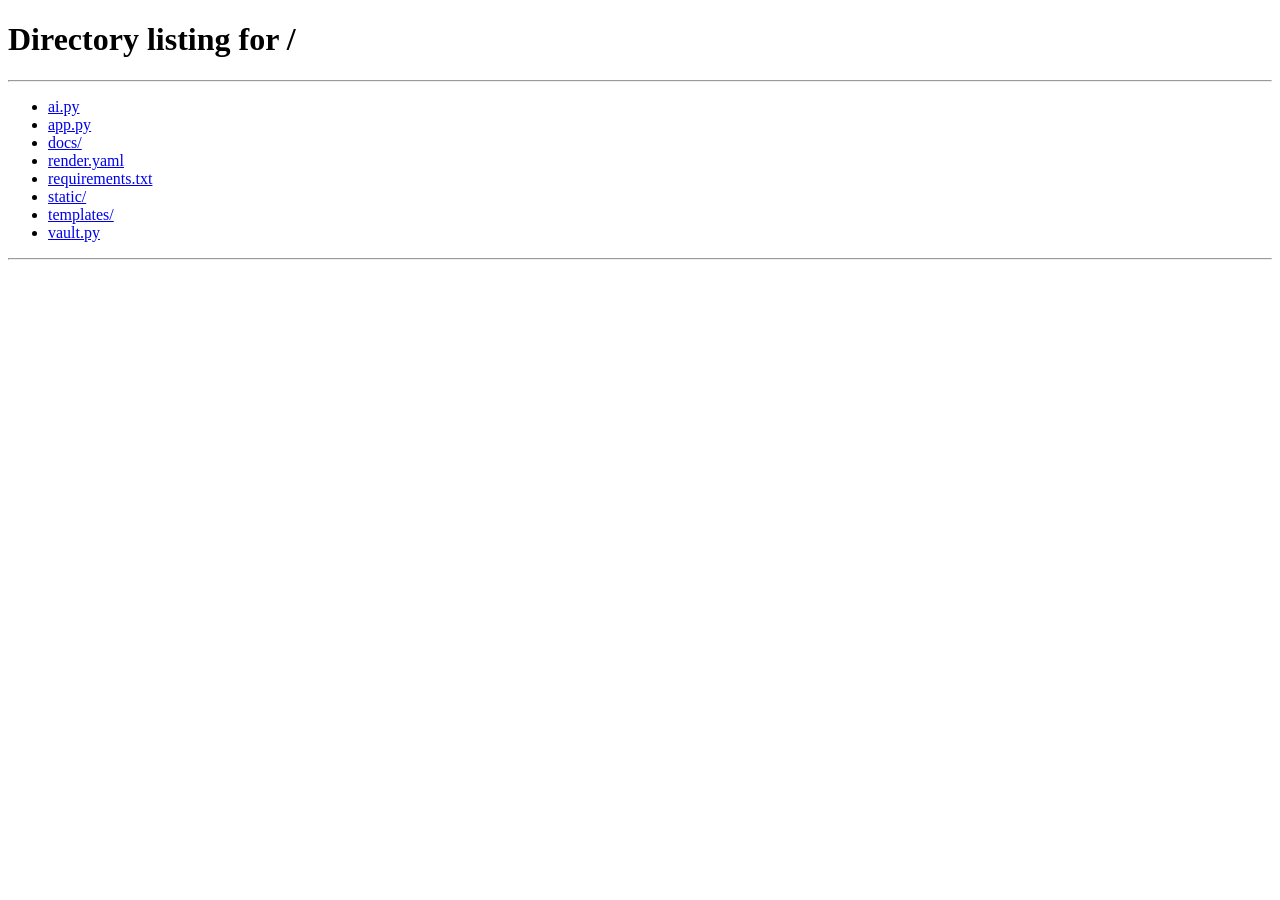
==== commit e15bfb14: "feat: auth gate — check localStorage for reyanda_user, redirect to landing if missing" ====
--- a/docs/index.html
+++ b/docs/index.html
@@ -8,6 +8,14 @@
     <link rel="preconnect" href="https://fonts.gstatic.com" crossorigin>
     <link href="https://fonts.googleapis.com/css2?family=Inter:wght@400;500;600;700&family=DM+Sans:wght@500;700&display=swap" rel="stylesheet">
     <link rel="stylesheet" href="./style.css">
+    <script>
+    // Auth gate — redirect to landing page if not logged in
+    (function(){
+        var u = localStorage.getItem('reyanda_user');
+        if (!u) { location.href = '/'; return; }
+        try { var user = JSON.parse(u); document.body.setAttribute('data-user', user.email || ''); } catch(e) {}
+    })();
+    </script>
 </head>
 <body>
     <nav class="navbar">
@@ -33,7 +41,7 @@
             <span class="room-text"><span class="room-name">Resource Shrimp</span><span class="room-desc">Acquire & interrogate research</span></span>
             <span class="room-badge">Current</span>
         </a>
-        <a class="room-item" href="https://reyanda.github.io/open-canvas-studio/" target="_blank" rel="noopener">
+        <a class="room-item" href="https://reyanda.github.io/open-canvas-studio/" target="_self" rel="noopener">
             <span class="room-ico"><svg viewBox="0 0 24 24" fill="none" stroke="currentColor" stroke-width="1.6" stroke-linejoin="round"><rect x="3" y="4" width="18" height="14" rx="2"/><path d="M3 14l4-3 3 2 4-4 7 5"/><circle cx="8.5" cy="8.5" r="1.4"/></svg></span>
             <span class="room-text"><span class="room-name">Open Canvas Studio</span><span class="room-desc">Create publication figures</span></span>
         </a>
